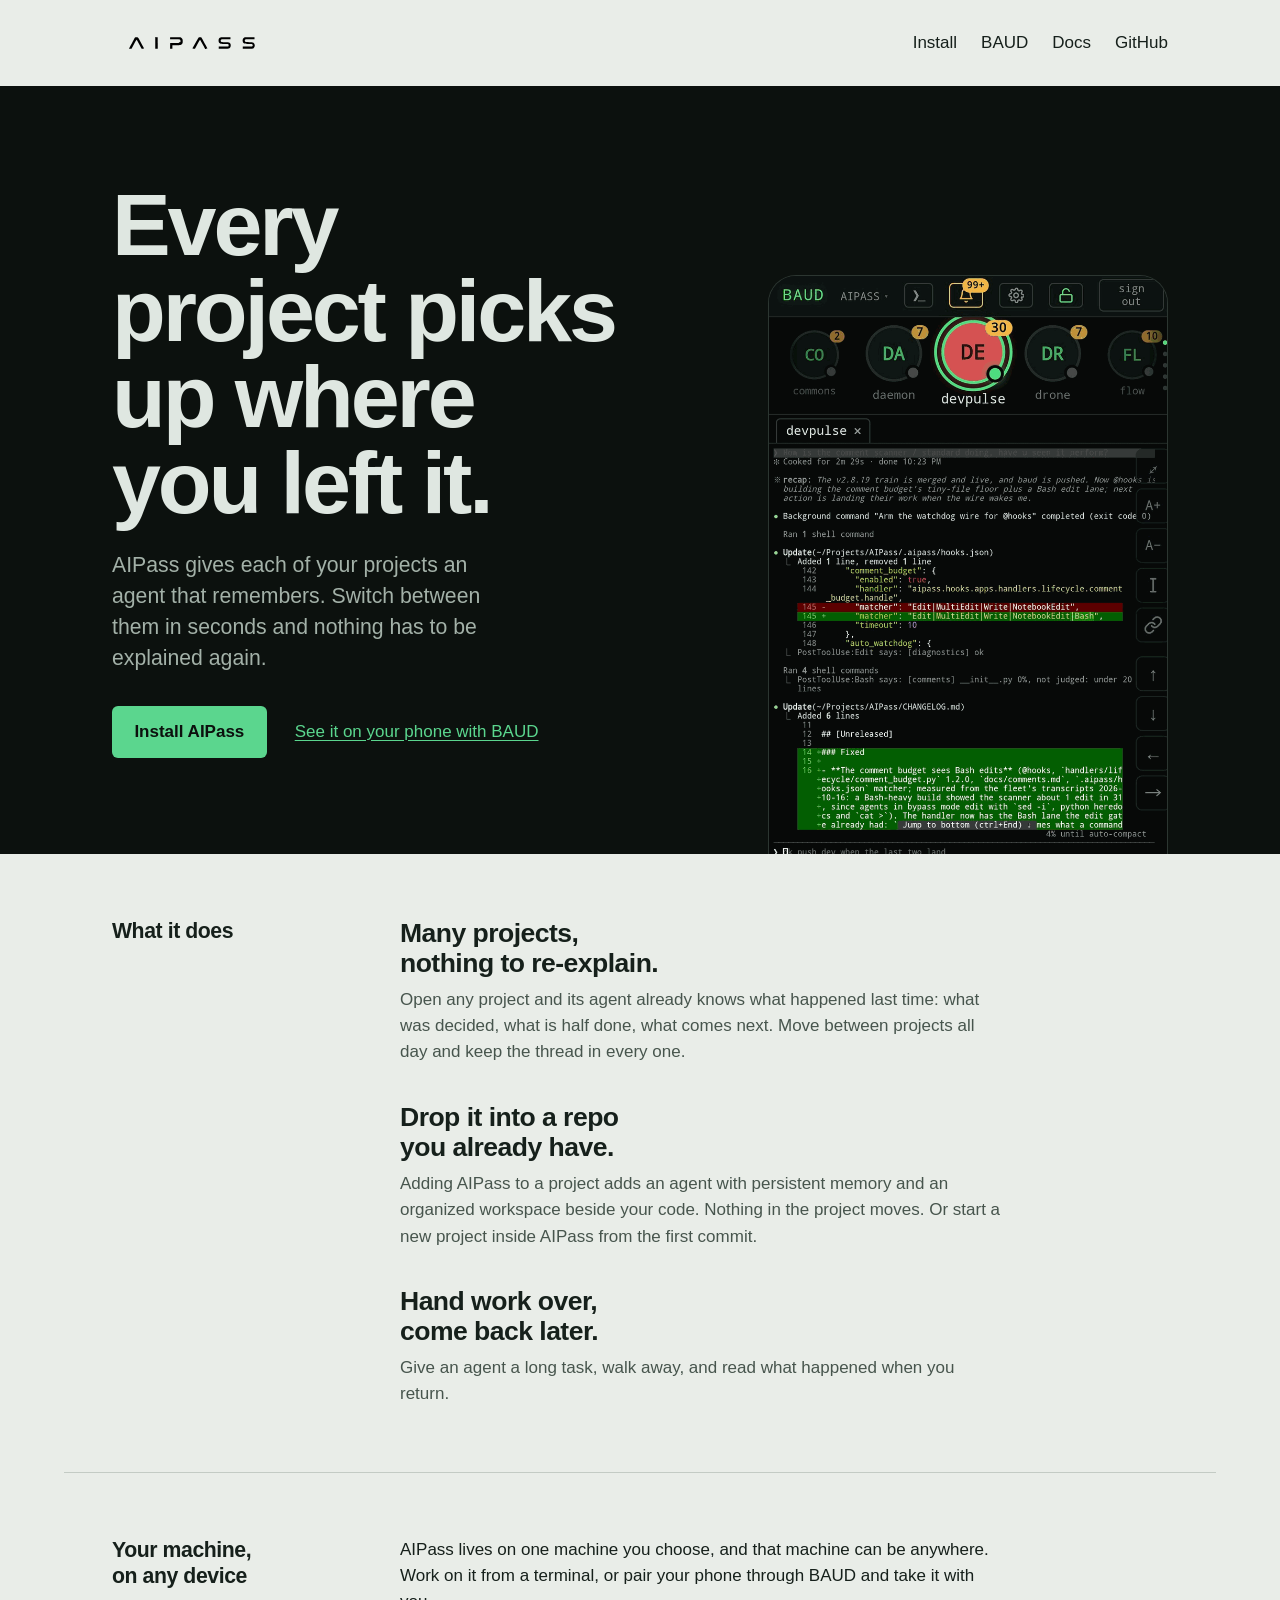
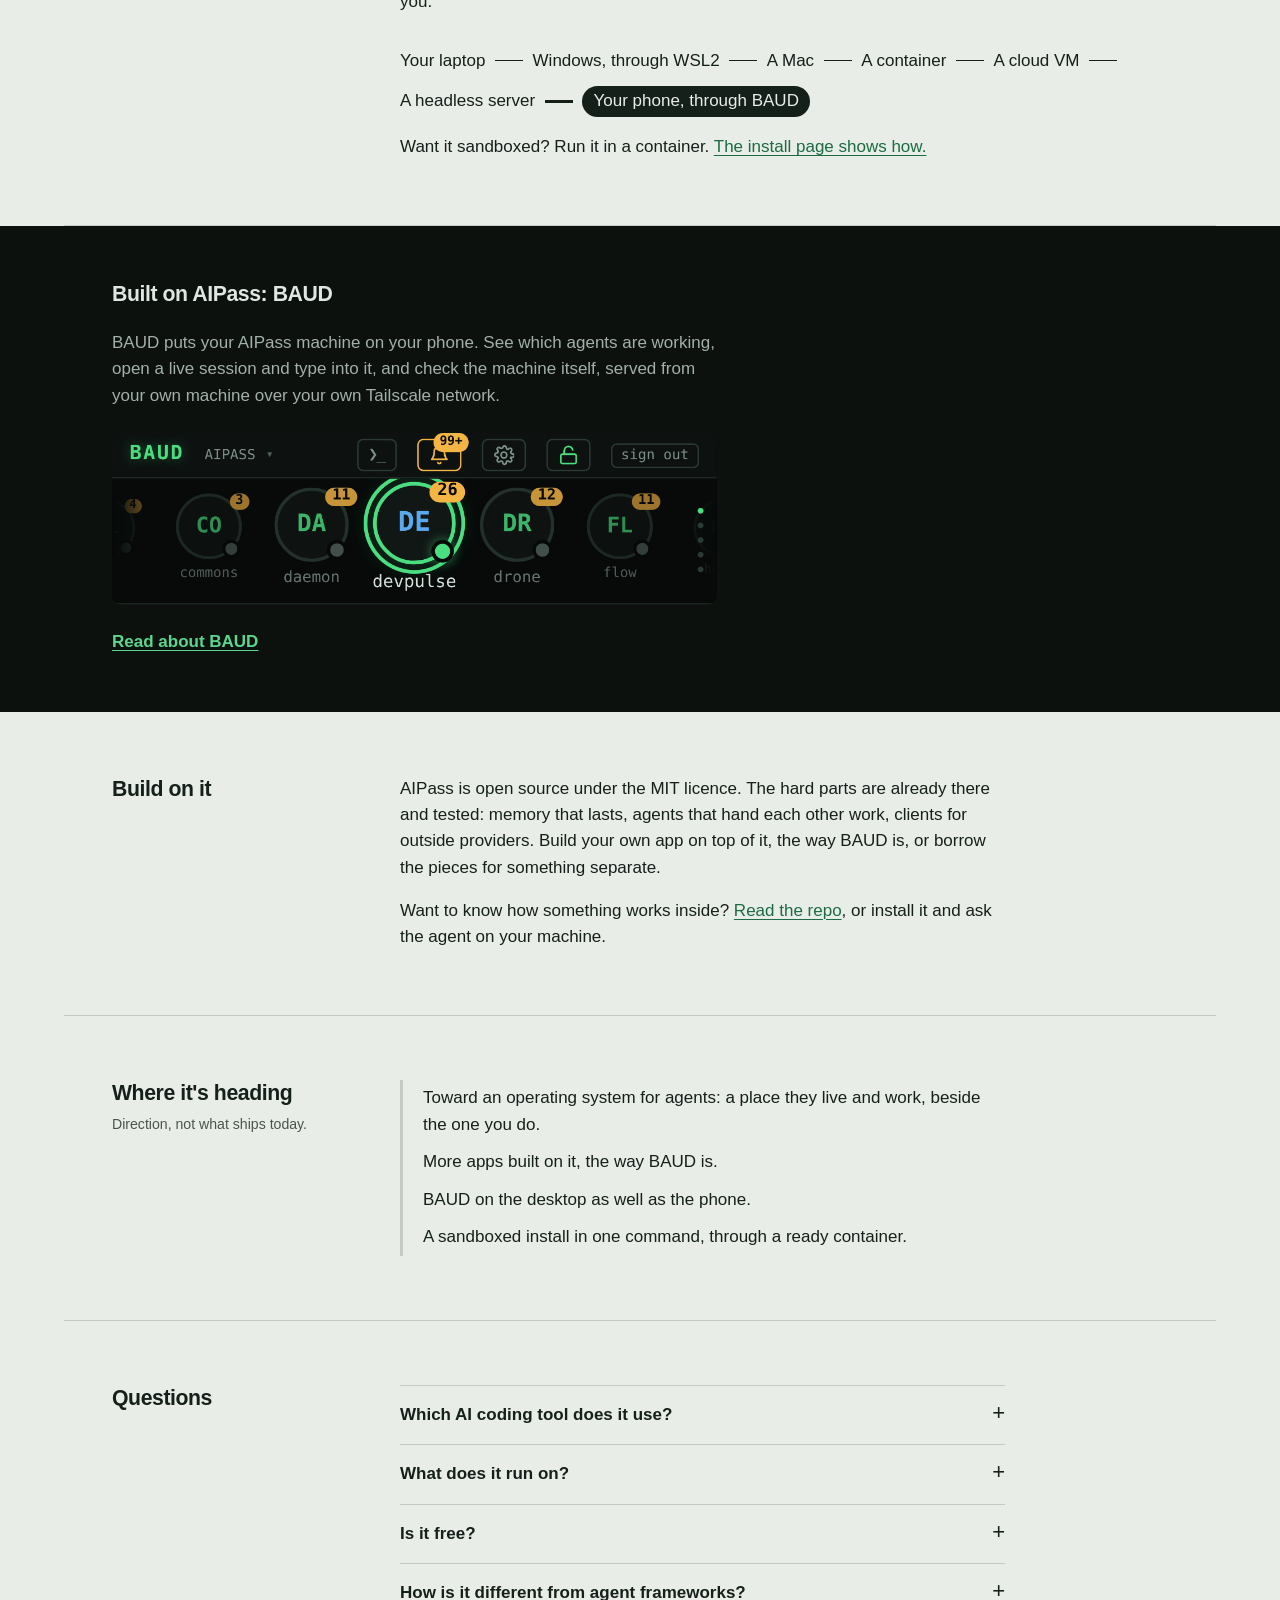
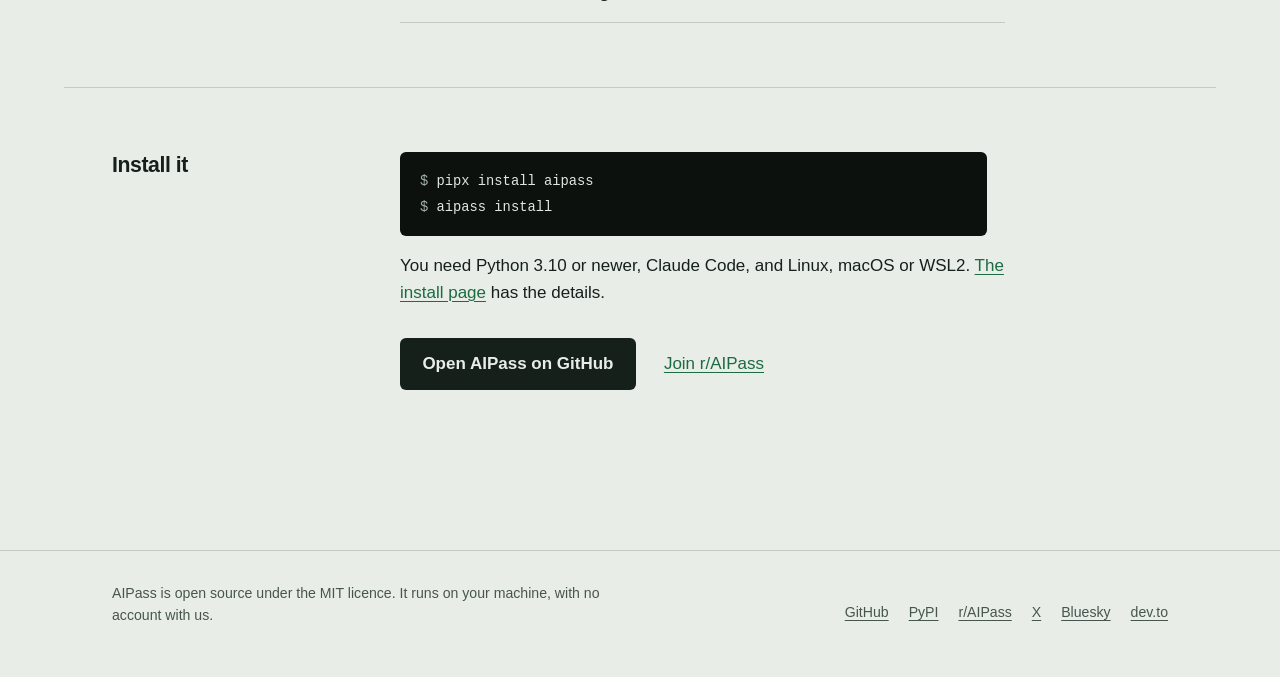
==== index.html @ 5b198b71 "site: the platform, not the CLI; four pages, paper and screen (DPLAN-0419 round 1) The page stops ex" ====
<!DOCTYPE html>
<html lang="en">

<head>
  <meta charset="utf-8" />
  <meta name="viewport" content="width=device-width, initial-scale=1" />
  <title>AIPass: every project picks up where you left it</title>
  <meta name="description" content="AIPass gives each of your projects an agent that remembers. Switch projects in seconds, hand work over, and reach your machine from your phone. Open source, runs on your own machine." />

  <meta property="og:type" content="website" />
  <meta property="og:site_name" content="AIPass" />
  <meta property="og:locale" content="en_US" />
  <meta property="og:title" content="AIPass: every project picks up where you left it" />
  <meta property="og:description" content="Each of your projects gets an agent that remembers. Switch in seconds, nothing to re-explain. Open source, on your own machine." />
  <meta property="og:url" content="https://aipass.ai/" />
  <meta property="og:image" content="https://aipass.ai/images/aipass-banner.png" />
  <meta property="og:image:alt" content="The AIPass wordmark" />
  <meta name="twitter:card" content="summary_large_image" />
  <meta name="twitter:title" content="AIPass: every project picks up where you left it" />
  <meta name="twitter:description" content="Each of your projects gets an agent that remembers. Switch in seconds, nothing to re-explain. Open source, on your own machine." />
  <meta name="twitter:image" content="https://aipass.ai/images/aipass-banner.png" />

  <link rel="icon" href="images/favicon/favicon.ico" sizes="32x32" />
  <link rel="icon" href="images/favicon/icon.svg" type="image/svg+xml" />
  <link rel="apple-touch-icon" href="images/favicon/apple-touch-icon.png" />
  <link rel="preload" href="fonts/InterVariable.woff2" as="font" type="font/woff2" crossorigin />
  <link rel="stylesheet" href="css/index.css" />
</head>

<body>
  <a class="skip-link" href="#main">Skip to content</a>
  <header class="site-header">
    <div class="wrap">
      <a class="brand" href="index.html"><img src="images/aipass-wordmark.svg" width="155" height="24" alt="AIPass home" /></a>
      <nav class="site-nav" aria-label="Main">
        <ul>
          <li><a href="install.html">Install</a></li>
          <li><a href="baud.html">BAUD</a></li>
          <li><a href="docs.html">Docs</a></li>
          <li><a href="https://github.com/AIOSAI/AIPass">GitHub</a></li>
        </ul>
      </nav>
    </div>
  </header>

  <main id="main">
    <section class="hero screen">
      <div class="wrap">
        <div class="hero-text">
          <h1>Every project picks up where you left it.</h1>
          <p class="lede">AIPass gives each of your projects an agent that remembers. Switch between them in seconds and nothing has to be explained again.</p>
          <div class="actions">
            <a class="button" href="install.html">Install AIPass</a>
            <a href="baud.html">See it on your phone with BAUD</a>
          </div>
        </div>
        <figure class="hero-shot">
          <img src="images/baud/baud-room.png" width="760" height="1499" alt="BAUD on a phone: a row of agents across the top, and below it one agent's live session opening with a recap of where the work stands." />
        </figure>
      </div>
    </section>

    <section class="band" aria-labelledby="does">
      <div class="wrap">
        <h2 id="does">What it does</h2>
        <ul class="uses">
          <li>
            <h3>Many projects, nothing to re-explain.</h3>
            <p>Open any project and its agent already knows what happened last time: what was decided, what is half done, what comes next. Move between projects all day and keep the thread in every one.</p>
          </li>
          <li>
            <h3>Drop it into a repo you already have.</h3>
            <p>Adding AIPass to a project adds an agent with persistent memory and an organized workspace beside your code. Nothing in the project moves. Or start a new project inside AIPass from the first commit.</p>
          </li>
          <li>
            <h3>Hand work over, come back later.</h3>
            <p>Give an agent a long task, walk away, and read what happened when you return.</p>
          </li>
        </ul>
      </div>
    </section>

    <section class="band" aria-labelledby="machine">
      <div class="wrap">
        <h2 id="machine">Your machine, on any device</h2>
        <div>
          <p>AIPass lives on one machine you choose, and that machine can be anywhere. Work on it from a terminal, or pair your phone through BAUD and take it with you.</p>
          <ul class="wire" aria-label="Where AIPass can live">
            <li>Your laptop</li>
            <li>Windows, through WSL2</li>
            <li>A Mac</li>
            <li>A container</li>
            <li>A cloud VM</li>
            <li>A headless server</li>
            <li><span class="end">Your phone, through BAUD</span></li>
          </ul>
          <p>Want it sandboxed? Run it in a container. <a href="install.html#container">The install page shows how.</a></p>
        </div>
      </div>
    </section>

    <section class="strip screen" aria-labelledby="baud">
      <div class="wrap">
        <h2 id="baud">Built on AIPass: BAUD</h2>
        <p>BAUD puts your AIPass machine on your phone. See which agents are working, open a live session and type into it, and check the machine itself, served from your own machine over your own Tailscale network.</p>
        <p><img src="images/baud/baud-wheel.png" width="1082" height="308" loading="lazy" alt="BAUD's wheel: a project's agents in a row, each with its live state and a count of waiting mail." /></p>
        <p><a href="baud.html">Read about BAUD</a></p>
      </div>
    </section>

    <section class="band" aria-labelledby="build">
      <div class="wrap">
        <h2 id="build">Build on it</h2>
        <div>
          <p>AIPass is open source under the MIT licence. The hard parts are already there and tested: memory that lasts, agents that hand each other work, clients for outside providers. Build your own app on top of it, the way BAUD is, or borrow the pieces for something separate.</p>
          <p>Want to know how something works inside? <a href="https://github.com/AIOSAI/AIPass">Read the repo</a>, or install it and ask the agent on your machine.</p>
        </div>
      </div>
    </section>

    <section class="band" aria-labelledby="heading">
      <div class="wrap">
        <div>
          <h2 id="heading">Where it's heading</h2>
          <p class="note">Direction, not what ships today.</p>
        </div>
        <ul class="direction">
          <li>Toward an operating system for agents: a place they live and work, beside the one you do.</li>
          <li>More apps built on it, the way BAUD is.</li>
          <li>BAUD on the desktop as well as the phone.</li>
          <li>A sandboxed install in one command, through a ready container.</li>
        </ul>
      </div>
    </section>

    <section class="band" aria-labelledby="faq">
      <div class="wrap">
        <h2 id="faq">Questions</h2>
        <div class="faq">
          <details>
            <summary>Which AI coding tool does it use?</summary>
            <p>Claude Code, on a Claude plan that includes it (Pro, Max, Team or Enterprise). AIPass runs the same Claude Code you would run yourself. The core needs no API key.</p>
          </details>
          <details>
            <summary>What does it run on?</summary>
            <p>Linux, every day, and macOS, tested in CI. On Windows, install it inside WSL2. It also runs in a container, or on a headless machine you reach from your phone.</p>
          </details>
          <details>
            <summary>Is it free?</summary>
            <p>Yes. AIPass is open source under the MIT licence. You pay for your own Claude plan and nothing else.</p>
          </details>
          <details>
            <summary>How is it different from agent frameworks?</summary>
            <p>It is not a library you write code against. It is a workspace you install beside your projects, and the agents come already configured. You talk to them in Claude Code, the way you already work.</p>
          </details>
        </div>
      </div>
    </section>

    <section class="band" aria-labelledby="install">
      <div class="wrap">
        <h2 id="install">Install it</h2>
        <div>
          <pre><code><span class="prompt">$ </span>pipx install aipass
<span class="prompt">$ </span>aipass install</code></pre>
          <p>You need Python 3.10 or newer, Claude Code, and Linux, macOS or WSL2. <a href="install.html">The install page</a> has the details.</p>
          <div class="actions">
            <a class="button" href="https://github.com/AIOSAI/AIPass">Open AIPass on GitHub</a>
            <a href="https://reddit.com/r/AIPass">Join r/AIPass</a>
          </div>
        </div>
      </div>
    </section>
  </main>

  <footer class="site-footer">
    <div class="wrap">
      <p>AIPass is open source under the MIT licence. It runs on your machine, with no account with us.</p>
      <ul>
        <li><a href="https://github.com/AIOSAI/AIPass">GitHub</a></li>
        <li><a href="https://pypi.org/project/aipass/">PyPI</a></li>
        <li><a href="https://reddit.com/r/AIPass">r/AIPass</a></li>
        <li><a href="https://x.com/AIPassSystem">X</a></li>
        <li><a href="https://bsky.app/profile/aipass.bsky.social">Bluesky</a></li>
        <li><a href="https://dev.to/aipass">dev.to</a></li>
      </ul>
    </div>
  </footer>
</body>

</html>
---- css/index.css ----
@font-face {
  font-family: "Inter Variable";
  src: url("../fonts/InterVariable.woff2") format("woff2");
  font-weight: 100 900;
  font-style: normal;
  font-display: swap;
}

@font-face {
  font-family: "JetBrains Mono";
  src: url("../fonts/JetBrainsMono-VariableFont_wght.ttf") format("truetype");
  font-weight: 100 900;
  font-style: normal;
  font-display: swap;
}

/* The theme: the only place colours, faces and sizes are set. */
:root {
  --paper: #e9ede8;
  --ink: #16201b;
  --ink-soft: #47554d;
  --rule: #c3cbc4;
  --screen: #0c110e;
  --screen-text: #dfe7e1;
  --screen-soft: #a3b1a8;
  --signal: #1c6b42;
  --phosphor: #5bd68e;

  --font-text: "Inter Variable", "Helvetica Neue", Arial, sans-serif;
  --font-mono: "JetBrains Mono", ui-monospace, Menlo, Consolas, monospace;

  /* 1.25 scale from 17px */
  --size-s: 0.882rem;
  --size-m: 1.0625rem;
  --size-l: 1.328rem;
  --size-xl: 1.66rem;
  --size-xxl: 2.075rem;
  --size-hero: clamp(2.6rem, 7.2vw, 5.5rem);

  --measure: 64ch;
  --page: 72rem;
  --gutter: clamp(1.25rem, 4vw, 3rem);
  --rail: 15rem;
}

*,
*::before,
*::after {
  box-sizing: border-box;
}

html {
  -webkit-text-size-adjust: 100%;
}

body {
  margin: 0;
  background: var(--paper);
  color: var(--ink);
  font-family: var(--font-text);
  font-size: var(--size-m);
  line-height: 1.55;
  font-optical-sizing: auto;
  caret-color: var(--ink);
}

::selection {
  background: var(--phosphor);
  color: var(--screen);
}

img {
  display: block;
  max-width: 100%;
  height: auto;
}

a {
  color: var(--signal);
  text-underline-offset: 0.18em;
  text-decoration-thickness: 1px;
}

a:hover {
  text-decoration-thickness: 2px;
}

:focus-visible {
  outline: 3px solid var(--signal);
  outline-offset: 3px;
  border-radius: 2px;
}

h1,
h2,
h3 {
  margin: 0;
  font-weight: 600;
  text-wrap: balance;
}

h2 {
  font-size: var(--size-xl);
  line-height: 1.15;
  letter-spacing: -0.02em;
}

h3 {
  font-size: var(--size-l);
  line-height: 1.25;
  letter-spacing: -0.01em;
}

p,
ul,
ol,
dl {
  margin: 0;
  max-width: var(--measure);
}

p + p,
p + ul,
ul + p,
p + pre,
pre + p {
  margin-top: 1em;
}

code,
pre {
  font-family: var(--font-mono);
  font-size: 0.9em;
}

pre {
  margin: 0;
  max-width: var(--measure);
  padding: 1rem 1.25rem;
  overflow-x: auto;
  background: var(--screen);
  color: var(--screen-text);
  border-radius: 6px;
  line-height: 1.7;
  white-space: pre-wrap;
  overflow-wrap: anywhere;
}

pre .prompt {
  color: var(--screen-soft);
  user-select: none;
}

.skip-link {
  position: absolute;
  left: var(--gutter);
  top: -4rem;
  padding: 0.5rem 0.75rem;
  background: var(--ink);
  color: var(--paper);
}

.skip-link:focus {
  top: 0.5rem;
}

.wrap {
  max-width: var(--page);
  margin: 0 auto;
  padding: 0 var(--gutter);
}

/* Header and footer, the same block on every page */

.site-header .wrap {
  display: flex;
  flex-wrap: wrap;
  align-items: center;
  justify-content: space-between;
  gap: 0.75rem 2rem;
  padding-top: 1.25rem;
  padding-bottom: 1.25rem;
}

.brand img {
  height: 24px;
  width: auto;
  /* the wordmark file is white; this turns it to ink */
  filter: brightness(0);
}

.site-nav ul {
  display: flex;
  flex-wrap: wrap;
  gap: 0.25rem 1.5rem;
  padding: 0;
  list-style: none;
}

.site-nav a {
  display: inline-block;
  padding-block: 0.6rem;
  color: var(--ink);
  text-decoration: none;
  font-weight: 500;
}

.site-nav a:hover,
.site-nav a[aria-current="page"] {
  text-decoration: underline;
}

.site-footer {
  margin-top: 6rem;
  border-top: 1px solid var(--rule);
  color: var(--ink-soft);
  font-size: var(--size-s);
}

.site-footer .wrap {
  display: flex;
  flex-wrap: wrap;
  justify-content: space-between;
  gap: 1rem 2rem;
  padding-top: 2rem;
  padding-bottom: 3rem;
}

.site-footer ul {
  display: flex;
  flex-wrap: wrap;
  gap: 0.25rem 1.25rem;
  padding: 0;
  list-style: none;
}

.site-footer a {
  display: inline-block;
  padding-block: 0.3rem;
  color: var(--ink-soft);
}

/* Screen: wherever BAUD is shown, the page turns into its screen */

.screen {
  background: var(--screen);
  color: var(--screen-text);
}

.screen a {
  color: var(--phosphor);
}

.screen :focus-visible {
  outline-color: var(--phosphor);
}

.hero {
  overflow: hidden;
}

.hero .wrap {
  display: grid;
  grid-template-columns: minmax(0, 1fr) minmax(14rem, 25rem);
  gap: 3rem;
  align-items: end;
  padding-top: clamp(3rem, 8vw, 6rem);
}

.hero-text {
  align-self: center;
  padding-bottom: clamp(3rem, 8vw, 6rem);
}

.hero h1 {
  font-size: var(--size-hero);
  line-height: 0.98;
  letter-spacing: -0.035em;
  font-weight: 650;
  max-width: 11ch;
}

.hero .lede {
  margin-top: 1.5rem;
  font-size: var(--size-l);
  line-height: 1.45;
  color: var(--screen-soft);
  max-width: 34ch;
}

/* The phone shot runs off the bottom edge of the band. */
.hero-shot {
  margin: 0;
}

.hero-shot img {
  width: 100%;
  aspect-ratio: 760 / 1100;
  object-fit: cover;
  object-position: top;
  border: 1px solid #2c3631;
  border-bottom: 0;
  border-radius: 28px 28px 0 0;
}

.actions {
  display: flex;
  flex-wrap: wrap;
  align-items: center;
  gap: 1rem 1.75rem;
  margin-top: 2rem;
}

.button {
  display: inline-block;
  padding: 0.8rem 1.4rem;
  border-radius: 6px;
  background: var(--ink);
  color: var(--paper);
  font-weight: 600;
  text-decoration: none;
}

.button:hover {
  background: var(--signal);
}

.screen .button {
  background: var(--phosphor);
  color: var(--screen);
}

.screen .button:hover {
  background: var(--screen-text);
}

/* Sections on paper: heading in the left rail, text on the right */

.band .wrap {
  display: grid;
  grid-template-columns: var(--rail) minmax(0, 1fr);
  gap: 1.5rem 3rem;
  padding-top: 4rem;
  padding-bottom: 4rem;
  border-bottom: 1px solid var(--rule);
}

.band .wrap > * {
  min-width: 0;
}

.band:last-of-type .wrap {
  border-bottom: 0;
}

.band h2 {
  font-size: var(--size-l);
  line-height: 1.25;
}

.band .note {
  color: var(--ink-soft);
  font-size: var(--size-s);
  margin-top: 0.5rem;
}

.uses {
  display: grid;
  gap: 2.25rem;
  padding: 0;
  list-style: none;
}

.uses h3 {
  font-size: var(--size-xl);
  letter-spacing: -0.02em;
  line-height: 1.15;
  max-width: 24ch;
}

.uses p {
  margin-top: 0.5rem;
  color: var(--ink-soft);
}

/* The wire: places AIPass can live, joined by one line to the phone */

.wire {
  display: flex;
  flex-wrap: wrap;
  gap: 0.75rem 0;
  margin-top: 2rem;
  padding: 0;
  list-style: none;
  max-width: none;
}

.wire li {
  display: flex;
  align-items: center;
  font-weight: 500;
}

.wire li:not(:last-child)::after {
  content: "";
  width: 1.75rem;
  height: 1px;
  margin: 0 0.6rem;
  background: var(--ink);
}

.wire .end {
  padding: 0.15rem 0.7rem;
  border-radius: 999px;
  background: var(--ink);
  color: var(--paper);
}

.wire li:nth-last-child(2)::after {
  height: 3px;
}

/* BAUD strip on Home */

.strip .wrap {
  padding-top: 3.5rem;
  padding-bottom: 3.5rem;
}

.strip img {
  width: 100%;
  max-width: 54rem;
  border-radius: 10px;
}

.strip h2 {
  font-size: var(--size-l);
}

.strip p {
  margin-top: 1.5rem;
  color: var(--screen-soft);
}

.strip p a {
  font-weight: 600;
}

/* Direction: four lines, set apart from what exists today */

.direction {
  padding: 0;
  list-style: none;
  border-left: 3px solid var(--rule);
}

.direction li {
  padding: 0.35rem 0 0.35rem 1.25rem;
}

/* FAQ */

.faq details {
  border-top: 1px solid var(--rule);
  max-width: var(--measure);
}

.faq details:last-child {
  border-bottom: 1px solid var(--rule);
}

.faq summary {
  display: flex;
  justify-content: space-between;
  gap: 1rem;
  padding: 1rem 0;
  cursor: pointer;
  font-weight: 600;
  list-style: none;
}

.faq summary::-webkit-details-marker {
  display: none;
}

.faq summary::after {
  content: "+";
  font-weight: 400;
  font-size: 1.3em;
  line-height: 1;
  transition: transform 150ms ease;
}

.faq details[open] summary::after {
  transform: rotate(45deg);
}

.faq details p {
  padding-bottom: 1.25rem;
  color: var(--ink-soft);
}

/* Inner pages */

.page-head .wrap {
  padding-top: clamp(2.5rem, 6vw, 4.5rem);
  padding-bottom: 2.5rem;
  border-bottom: 1px solid var(--rule);
}

.page-head h1 {
  font-size: clamp(2.2rem, 5vw, 3.6rem);
  line-height: 1.02;
  letter-spacing: -0.035em;
  max-width: 18ch;
}

.page-head .lede {
  margin-top: 1rem;
  font-size: var(--size-l);
  line-height: 1.45;
  color: var(--ink-soft);
  max-width: 44ch;
}

.steps {
  padding-left: 1.4rem;
}

.steps li + li {
  margin-top: 1.5rem;
}

.steps li::marker {
  font-weight: 600;
}

.steps pre {
  margin-top: 0.6rem;
}

.plain {
  padding-left: 1.2rem;
}

.plain li + li {
  margin-top: 0.4rem;
}

.shots {
  display: grid;
  grid-template-columns: repeat(auto-fit, minmax(13rem, 1fr));
  gap: 2rem;
  max-width: 54rem;
}

.shots figure,
.shots-wide {
  margin: 0;
}

.shots-wide {
  max-width: 54rem;
}

.shots-wide img {
  border-radius: 10px;
}

.shots img {
  border-radius: 18px;
  border: 1px solid #2c3631;
}

.shots figcaption,
.shots-wide figcaption {
  margin-top: 0.75rem;
  font-size: var(--size-s);
  color: var(--screen-soft);
}

.gallery .wrap {
  display: grid;
  grid-template-columns: minmax(0, 1fr);
  gap: 2.5rem;
  padding-top: 3.5rem;
  padding-bottom: 3.5rem;
}

.links {
  padding: 0;
  list-style: none;
}

.links li + li {
  margin-top: 0.6rem;
}

.links a {
  font-weight: 600;
}

.links span {
  display: block;
  color: var(--ink-soft);
}

@media (max-width: 52rem) {
  .hero .wrap {
    grid-template-columns: 1fr;
    gap: 0;
  }

  .hero-text {
    padding-bottom: 2.5rem;
  }

  .hero-shot {
    width: min(20rem, 85%);
  }

  .hero-shot img {
    aspect-ratio: 760 / 820;
  }

  .wire {
    flex-direction: column;
    gap: 0;
    border-left: 1px solid var(--ink);
    padding-left: 1rem;
  }

  .wire li {
    padding: 0.2rem 0;
  }

  .wire li:not(:last-child)::after {
    display: none;
  }

  .band .wrap {
    grid-template-columns: 1fr;
    padding-top: 3rem;
    padding-bottom: 3rem;
  }
}

@media (prefers-reduced-motion: reduce) {
  *,
  *::before,
  *::after {
    transition: none !important;
    animation: none !important;
  }
}
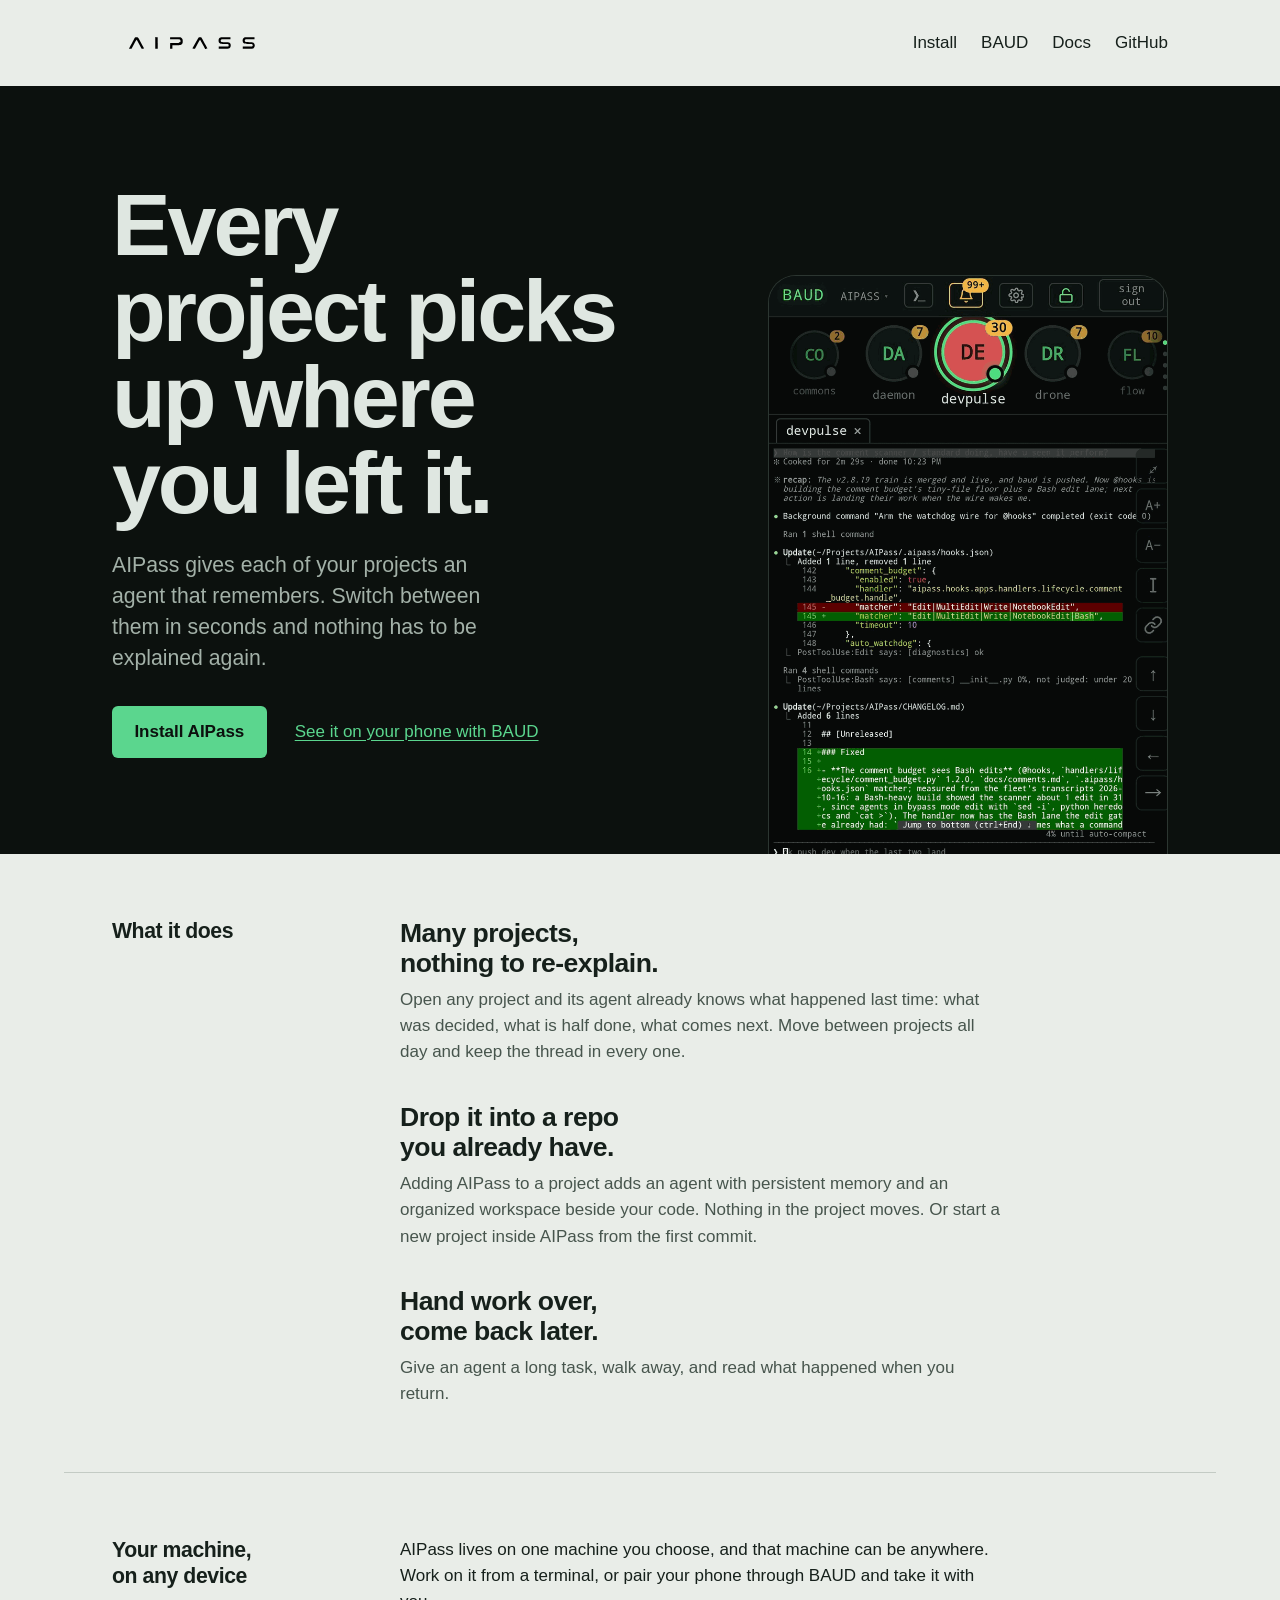
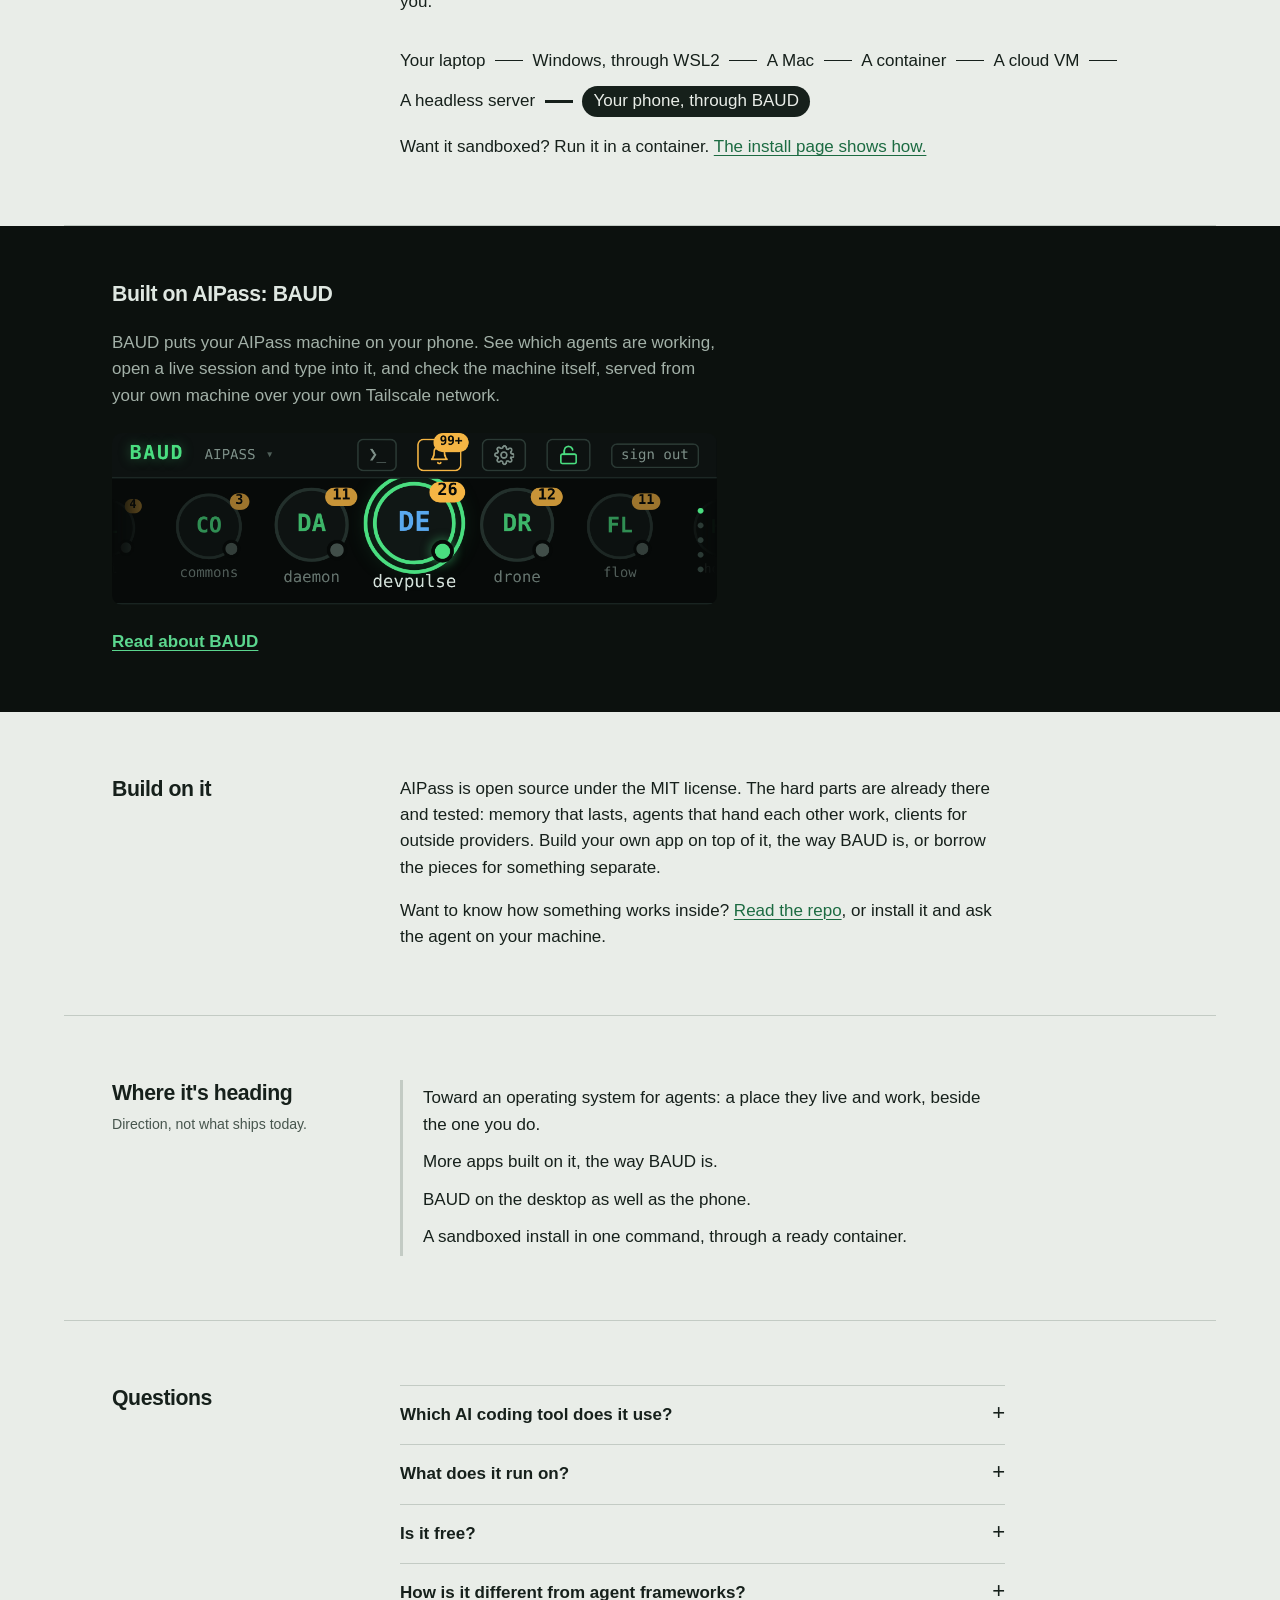
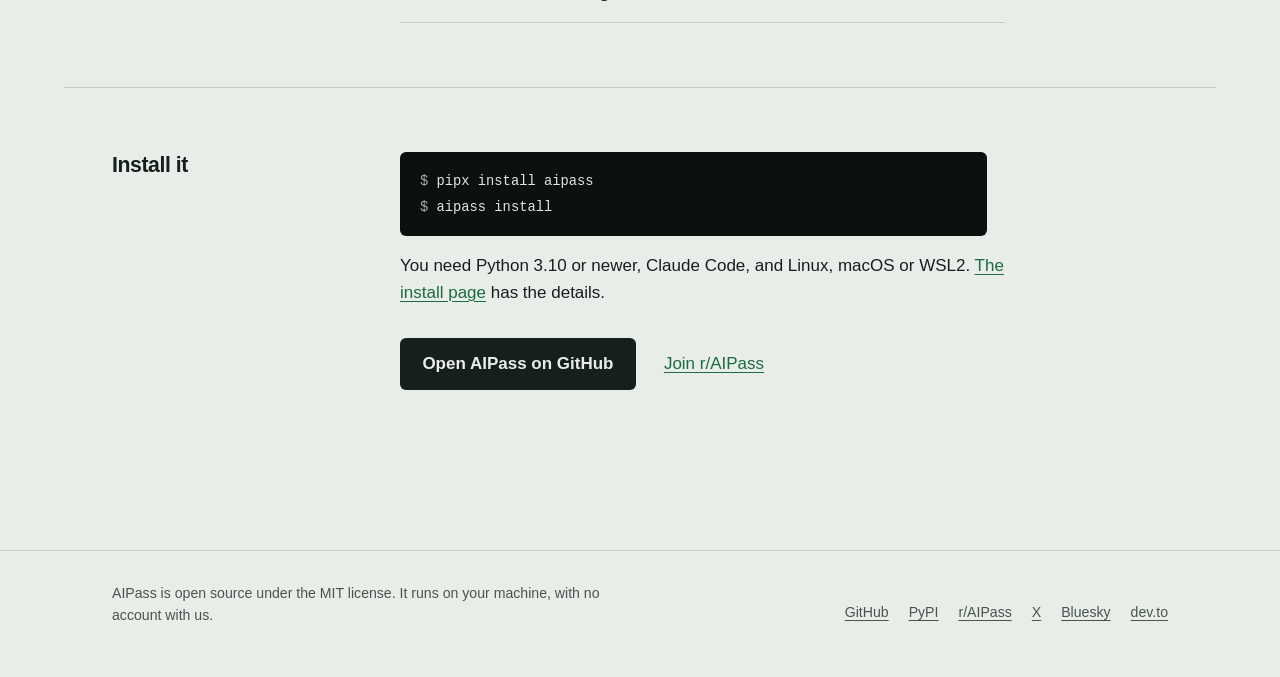
==== commit a389b0ca: "site: fingerprint favicon, US spelling, canonical tags, READMEs for the four-page site (DPLAN-0419 r" ====
--- a/index.html
+++ b/index.html
@@ -20,6 +20,8 @@
   <meta name="twitter:description" content="Each of your projects gets an agent that remembers. Switch in seconds, nothing to re-explain. Open source, on your own machine." />
   <meta name="twitter:image" content="https://aipass.ai/images/aipass-banner.png" />
 
+  <link rel="canonical" href="https://aipass.ai/" />
+  <meta name="theme-color" content="#e9ede8" />
   <link rel="icon" href="images/favicon/favicon.ico" sizes="32x32" />
   <link rel="icon" href="images/favicon/icon.svg" type="image/svg+xml" />
   <link rel="apple-touch-icon" href="images/favicon/apple-touch-icon.png" />
@@ -112,7 +114,7 @@
       <div class="wrap">
         <h2 id="build">Build on it</h2>
         <div>
-          <p>AIPass is open source under the MIT licence. The hard parts are already there and tested: memory that lasts, agents that hand each other work, clients for outside providers. Build your own app on top of it, the way BAUD is, or borrow the pieces for something separate.</p>
+          <p>AIPass is open source under the MIT license. The hard parts are already there and tested: memory that lasts, agents that hand each other work, clients for outside providers. Build your own app on top of it, the way BAUD is, or borrow the pieces for something separate.</p>
           <p>Want to know how something works inside? <a href="https://github.com/AIOSAI/AIPass">Read the repo</a>, or install it and ask the agent on your machine.</p>
         </div>
       </div>
@@ -139,7 +141,7 @@
         <div class="faq">
           <details>
             <summary>Which AI coding tool does it use?</summary>
-            <p>Claude Code, on a Claude plan that includes it (Pro, Max, Team or Enterprise). AIPass runs the same Claude Code you would run yourself. The core needs no API key.</p>
+            <p>Claude Code, on a Claude plan that includes it. AIPass runs the same Claude Code you would run yourself. The core needs no API key.</p>
           </details>
           <details>
             <summary>What does it run on?</summary>
@@ -147,7 +149,7 @@
           </details>
           <details>
             <summary>Is it free?</summary>
-            <p>Yes. AIPass is open source under the MIT licence. You pay for your own Claude plan and nothing else.</p>
+            <p>Yes. AIPass is open source under the MIT license. You pay for your own Claude plan and nothing else.</p>
           </details>
           <details>
             <summary>How is it different from agent frameworks?</summary>
@@ -175,7 +177,7 @@
 
   <footer class="site-footer">
     <div class="wrap">
-      <p>AIPass is open source under the MIT licence. It runs on your machine, with no account with us.</p>
+      <p>AIPass is open source under the MIT license. It runs on your machine, with no account with us.</p>
       <ul>
         <li><a href="https://github.com/AIOSAI/AIPass">GitHub</a></li>
         <li><a href="https://pypi.org/project/aipass/">PyPI</a></li>
--- a/css/index.css
+++ b/css/index.css
@@ -14,7 +14,7 @@
   font-display: swap;
 }
 
-/* The theme: the only place colours, faces and sizes are set. */
+/* The theme: the only place colors, faces and sizes are set. */
 :root {
   --paper: #e9ede8;
   --ink: #16201b;
@@ -23,6 +23,7 @@
   --screen: #0c110e;
   --screen-text: #dfe7e1;
   --screen-soft: #a3b1a8;
+  --screen-edge: #2c3631;
   --signal: #1c6b42;
   --phosphor: #5bd68e;
 
@@ -298,7 +299,7 @@
   aspect-ratio: 760 / 1100;
   object-fit: cover;
   object-position: top;
-  border: 1px solid #2c3631;
+  border: 1px solid var(--screen-edge);
   border-bottom: 0;
   border-radius: 28px 28px 0 0;
 }
@@ -569,7 +570,7 @@
 
 .shots img {
   border-radius: 18px;
-  border: 1px solid #2c3631;
+  border: 1px solid var(--screen-edge);
 }
 
 .shots figcaption,
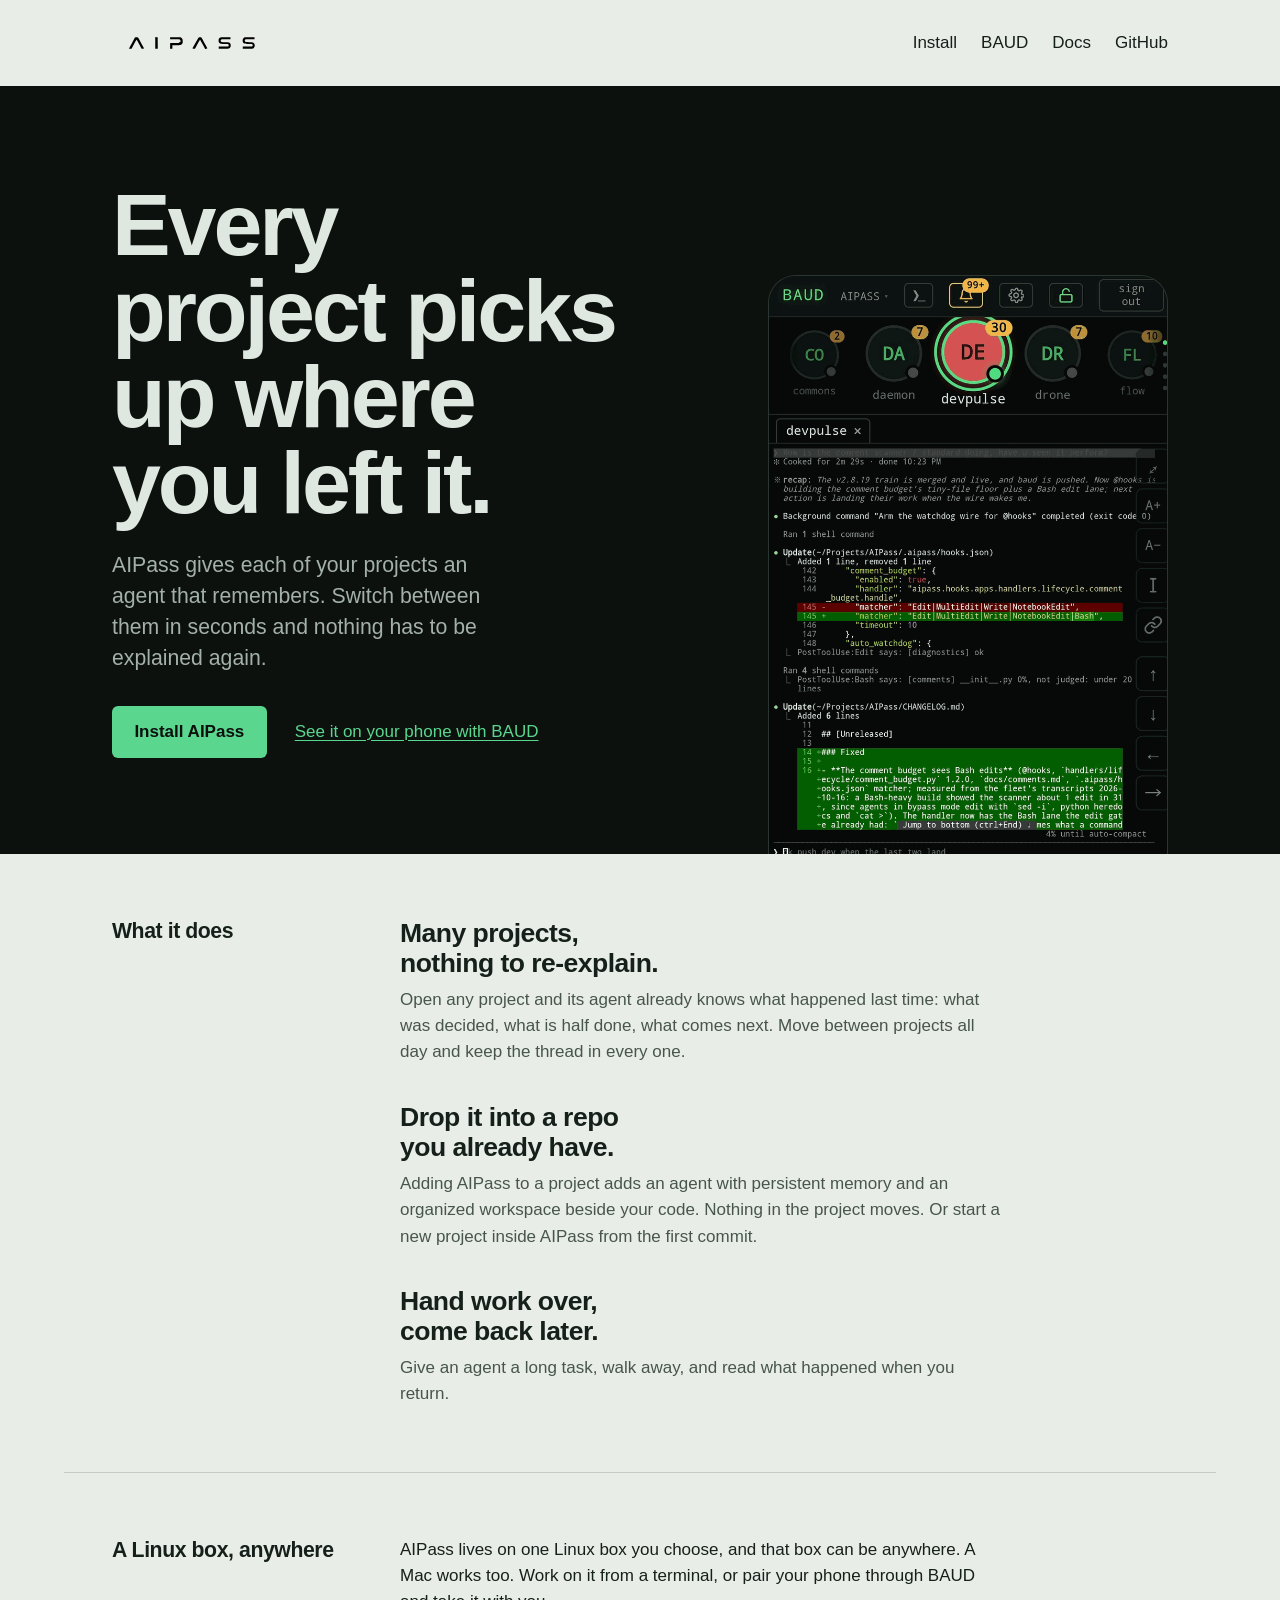
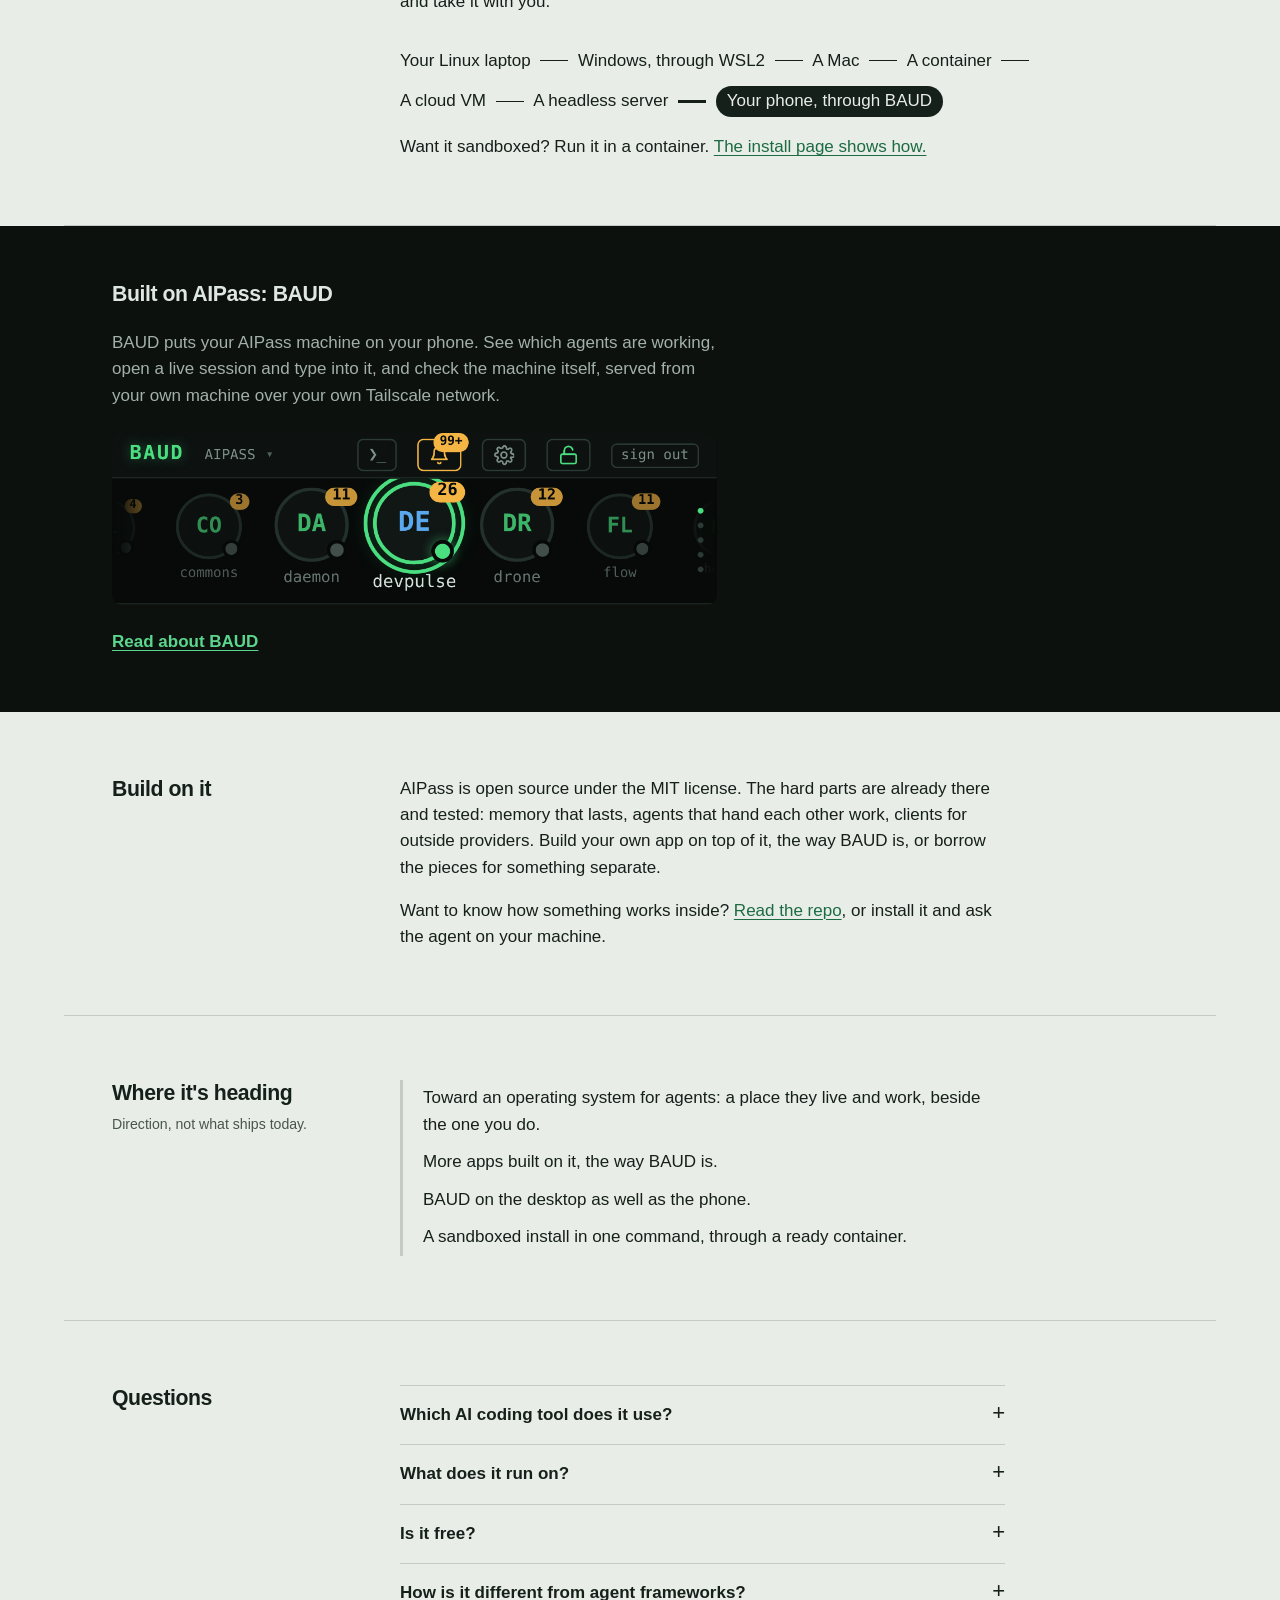
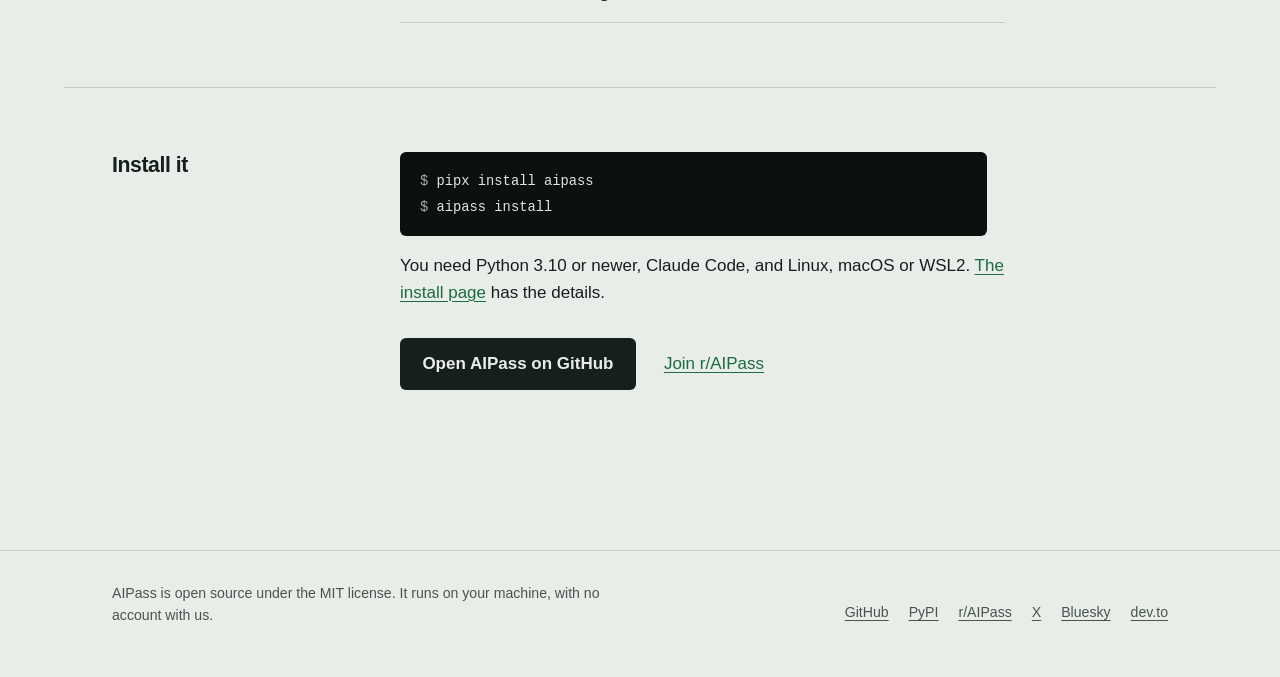
==== commit cc7c138a: "site: the machine section says Linux, the owner's own setup The section listed every place AIPass ca" ====
--- a/index.html
+++ b/index.html
@@ -84,11 +84,11 @@
 
     <section class="band" aria-labelledby="machine">
       <div class="wrap">
-        <h2 id="machine">Your machine, on any device</h2>
+        <h2 id="machine">A Linux box, anywhere</h2>
         <div>
-          <p>AIPass lives on one machine you choose, and that machine can be anywhere. Work on it from a terminal, or pair your phone through BAUD and take it with you.</p>
+          <p>AIPass lives on one Linux box you choose, and that box can be anywhere. A Mac works too. Work on it from a terminal, or pair your phone through BAUD and take it with you.</p>
           <ul class="wire" aria-label="Where AIPass can live">
-            <li>Your laptop</li>
+            <li>Your Linux laptop</li>
             <li>Windows, through WSL2</li>
             <li>A Mac</li>
             <li>A container</li>
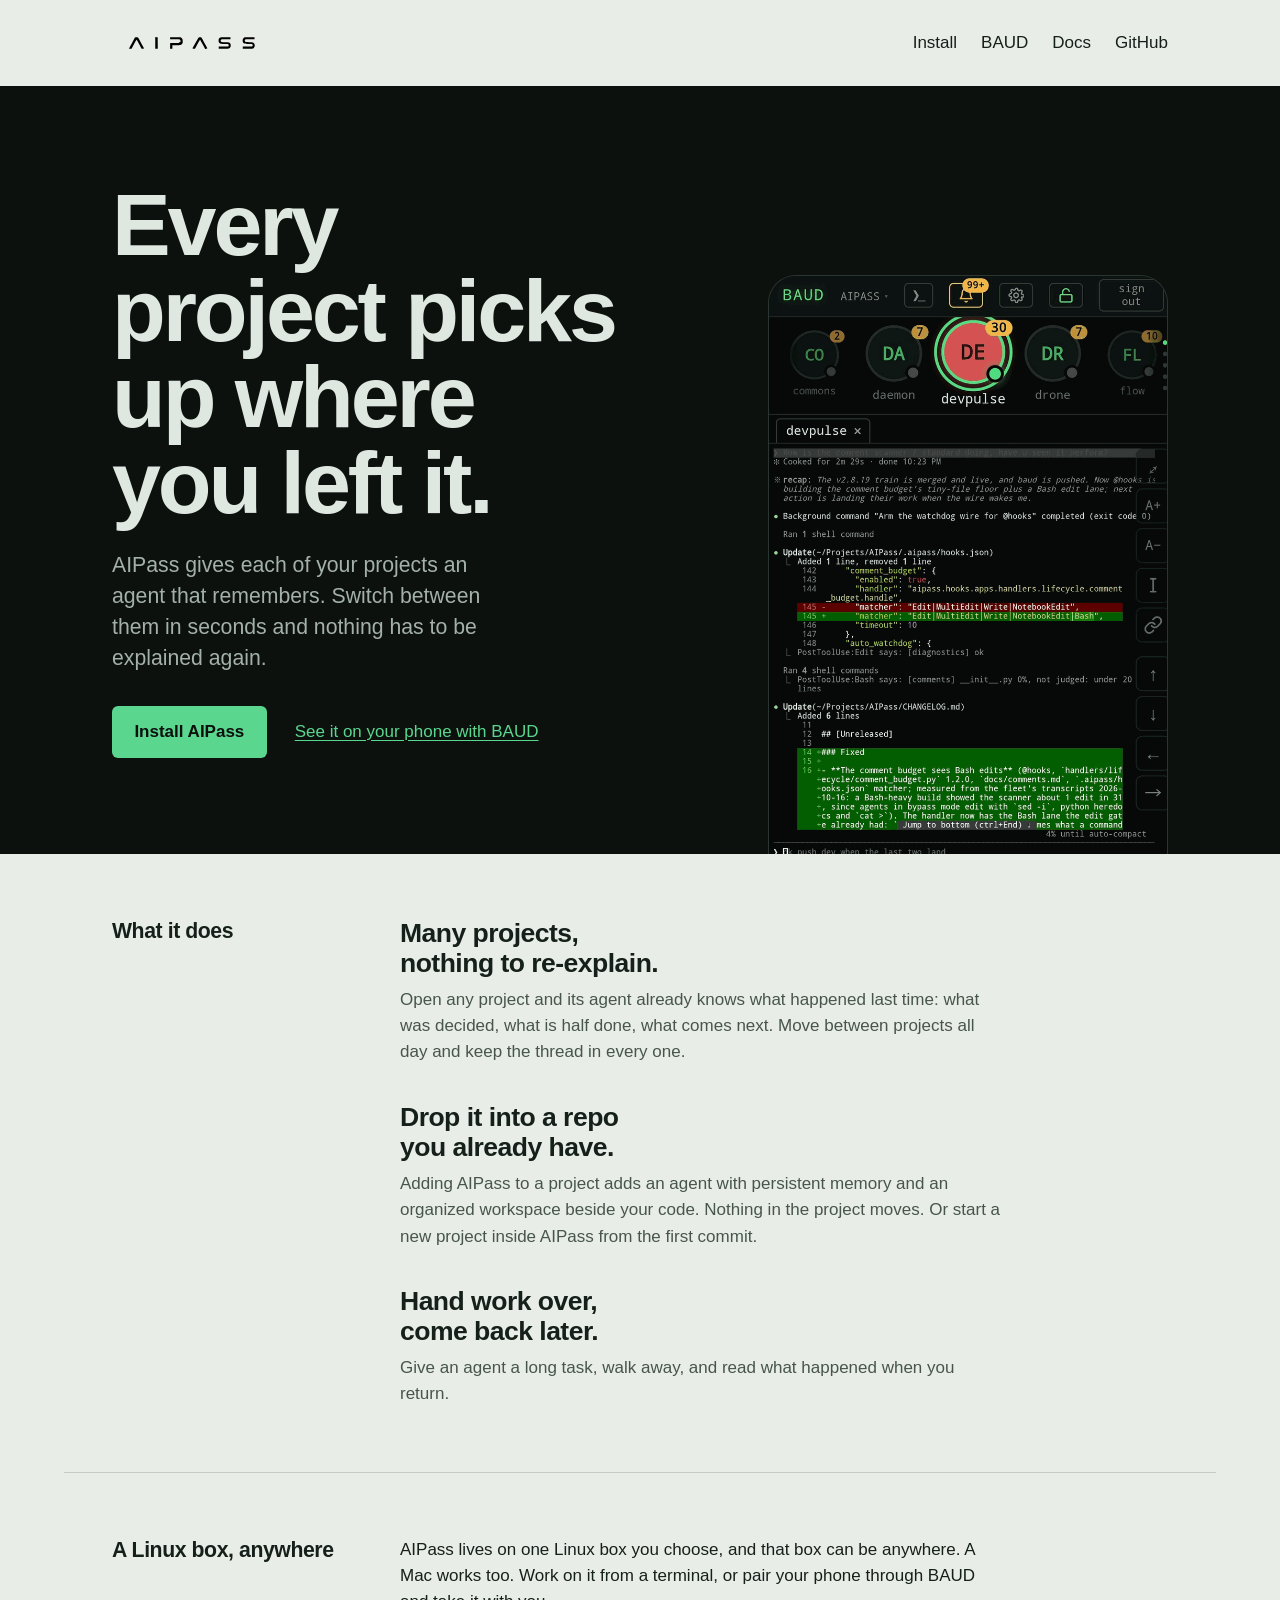
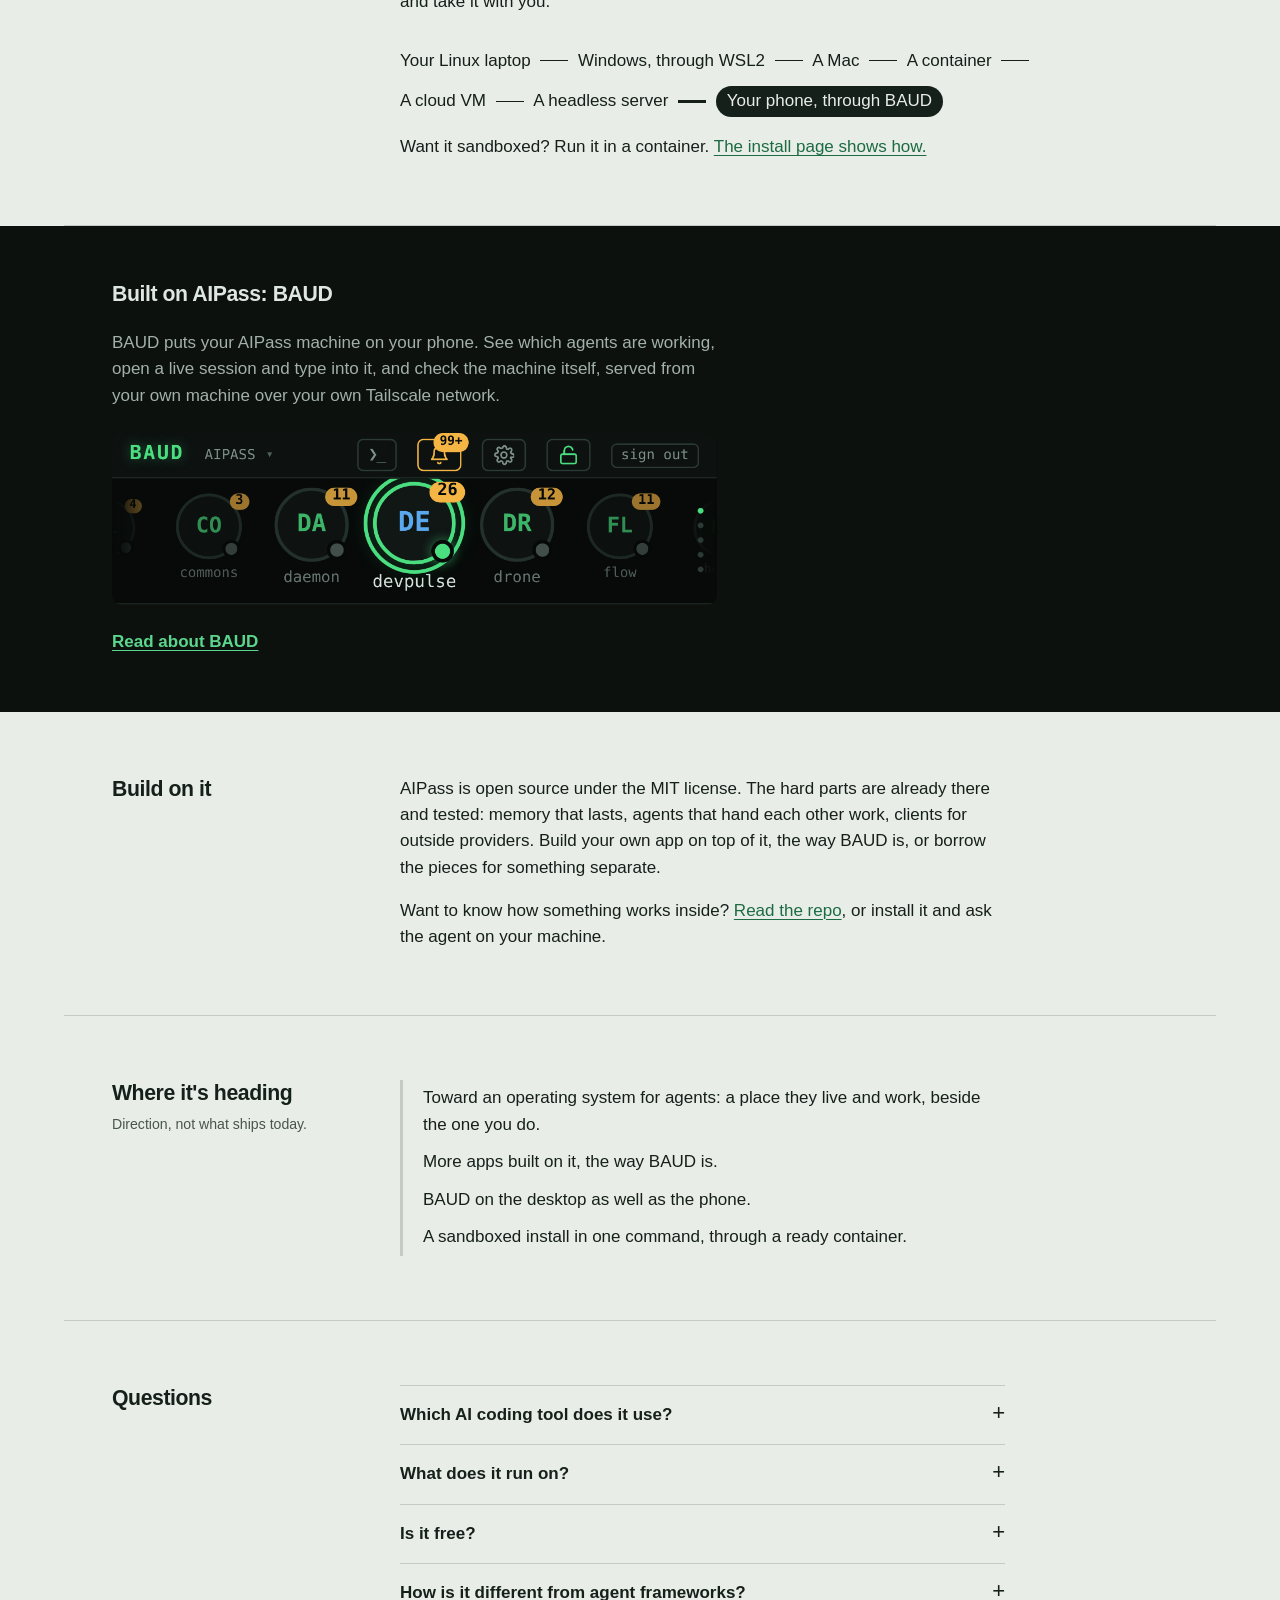
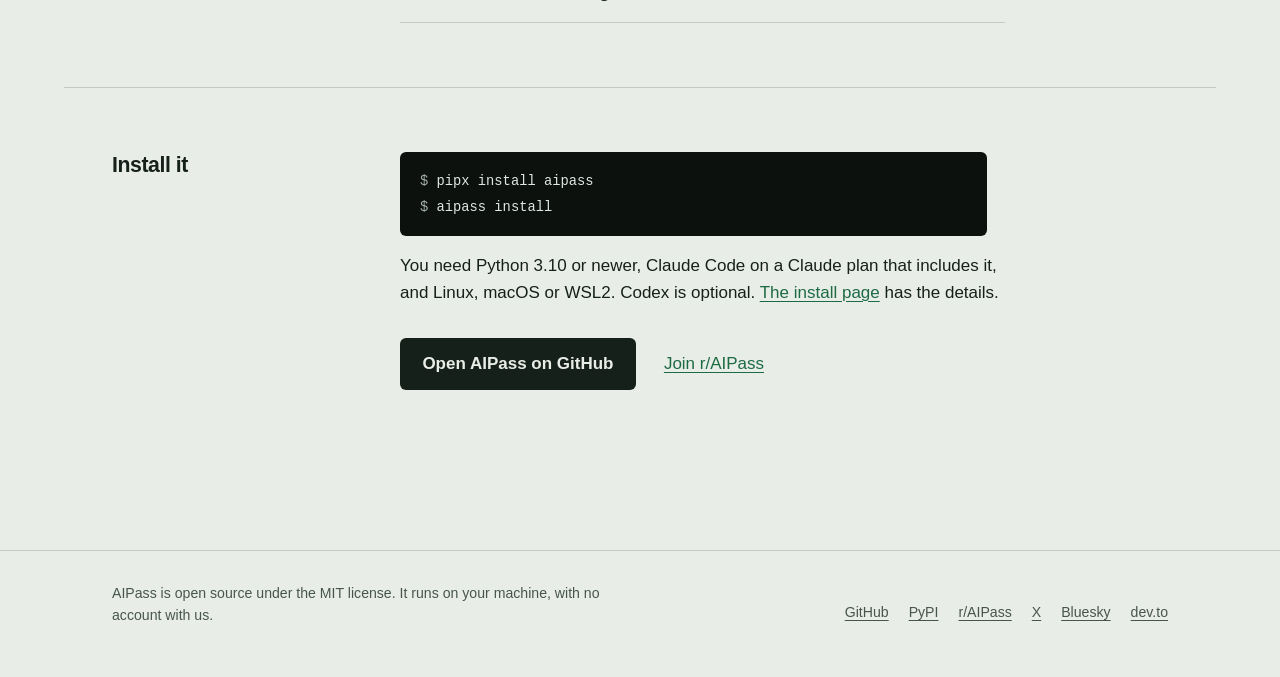
==== commit c4339802: "content: Codex named beside Claude Code where the README names it The merged README (v2.8.28) says C" ====
--- a/index.html
+++ b/index.html
@@ -26,7 +26,7 @@
   <link rel="icon" href="images/favicon/icon.svg" type="image/svg+xml" />
   <link rel="apple-touch-icon" href="images/favicon/apple-touch-icon.png" />
   <link rel="preload" href="fonts/InterVariable.woff2" as="font" type="font/woff2" crossorigin />
-  <link rel="stylesheet" href="css/index.css" />
+  <link rel="stylesheet" href="css/index.css?v=20261021b" />
 </head>
 
 <body>
@@ -141,7 +141,7 @@
         <div class="faq">
           <details>
             <summary>Which AI coding tool does it use?</summary>
-            <p>Claude Code, on a Claude plan that includes it. AIPass runs the same Claude Code you would run yourself. The core needs no API key.</p>
+            <p>Claude Code, on a Claude plan that includes it. AIPass runs the same Claude Code you would run yourself. Codex is optional: with its binary on your PATH, the same agents also run on it, and a seat switches between the two. The core needs no API key.</p>
           </details>
           <details>
             <summary>What does it run on?</summary>
@@ -149,11 +149,11 @@
           </details>
           <details>
             <summary>Is it free?</summary>
-            <p>Yes. AIPass is open source under the MIT license. You pay for your own Claude plan and nothing else.</p>
+            <p>Yes. AIPass is open source under the MIT license. You pay for your own Claude plan, and for a Codex plan only if you add Codex, and nothing else.</p>
           </details>
           <details>
             <summary>How is it different from agent frameworks?</summary>
-            <p>It is not a library you write code against. It is a workspace you install beside your projects, and the agents come already configured. You talk to them in Claude Code, the way you already work.</p>
+            <p>It is not a library you write code against. It is a workspace you install beside your projects, and the agents come already configured. You talk to them in Claude Code or Codex, the way you already work.</p>
           </details>
         </div>
       </div>
@@ -165,7 +165,7 @@
         <div>
           <pre><code><span class="prompt">$ </span>pipx install aipass
 <span class="prompt">$ </span>aipass install</code></pre>
-          <p>You need Python 3.10 or newer, Claude Code, and Linux, macOS or WSL2. <a href="install.html">The install page</a> has the details.</p>
+          <p>You need Python 3.10 or newer, Claude Code on a Claude plan that includes it, and Linux, macOS or WSL2. Codex is optional. <a href="install.html">The install page</a> has the details.</p>
           <div class="actions">
             <a class="button" href="https://github.com/AIOSAI/AIPass">Open AIPass on GitHub</a>
             <a href="https://reddit.com/r/AIPass">Join r/AIPass</a>
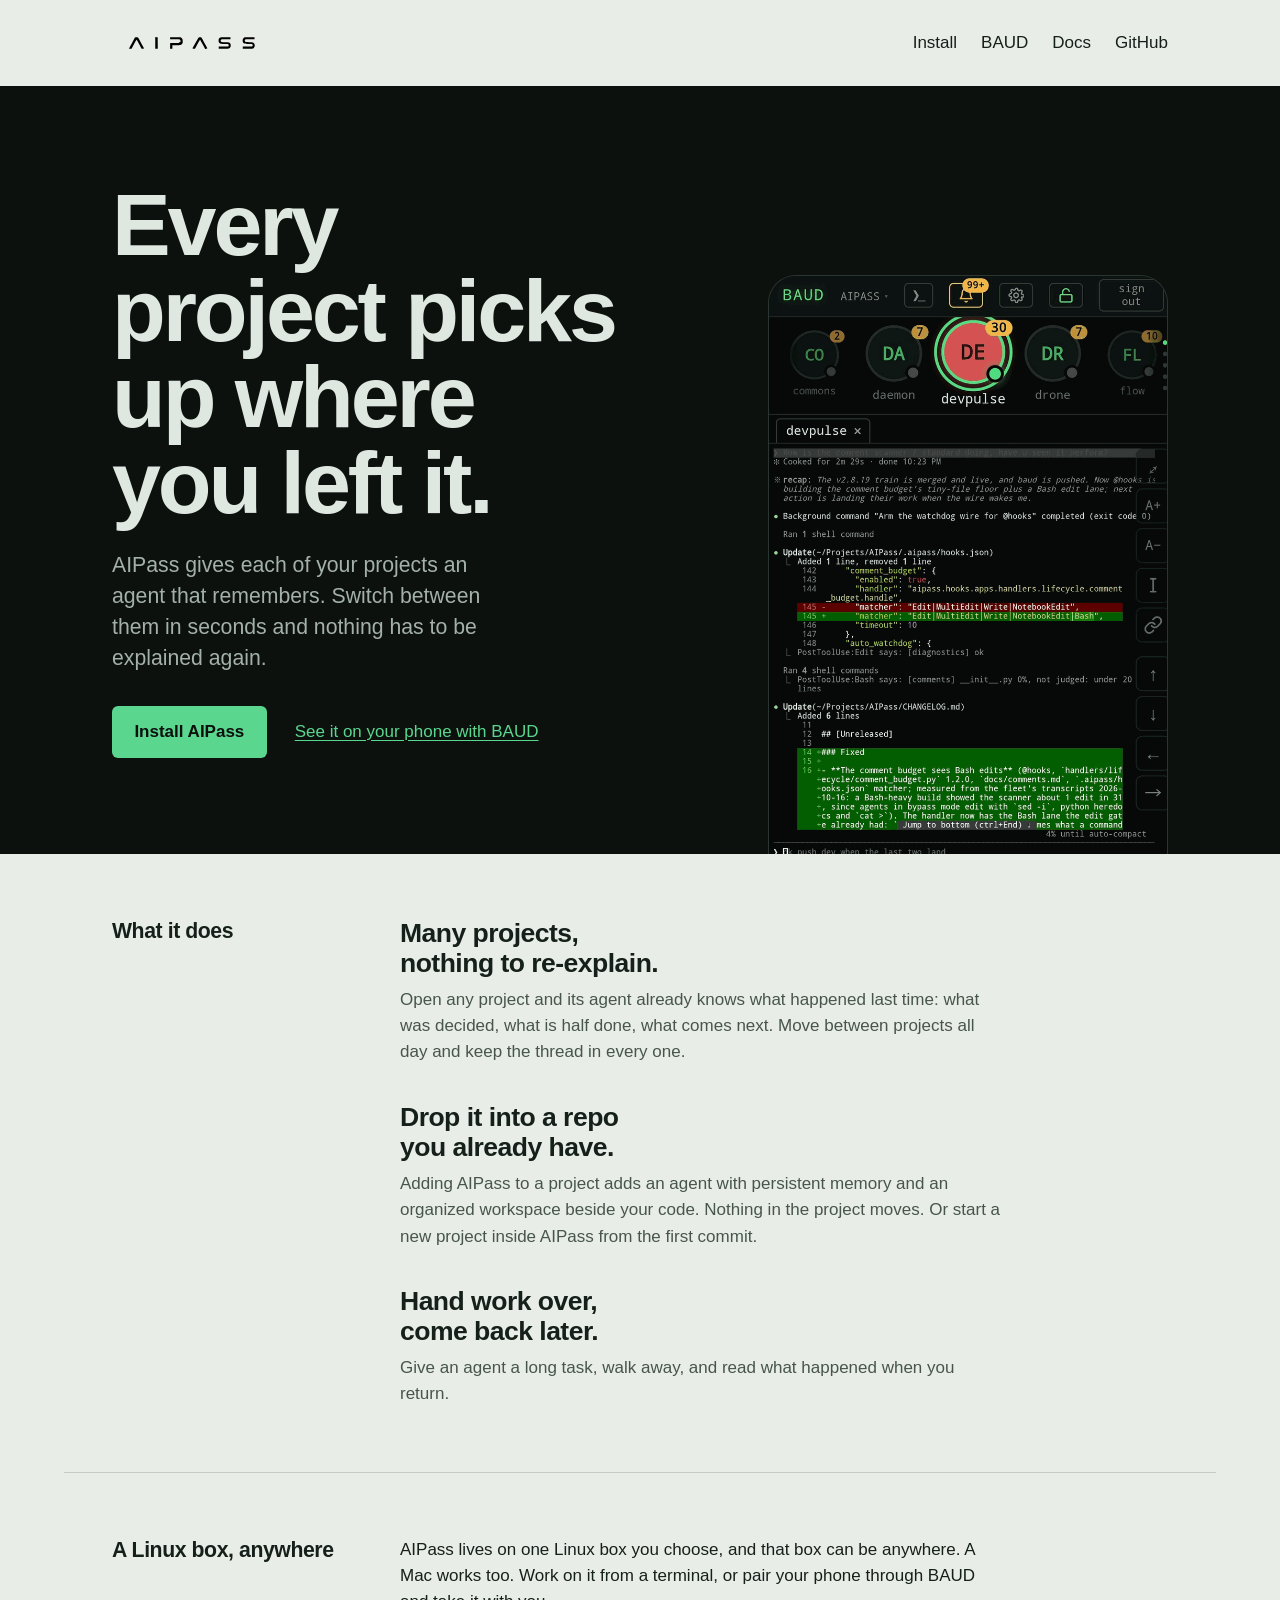
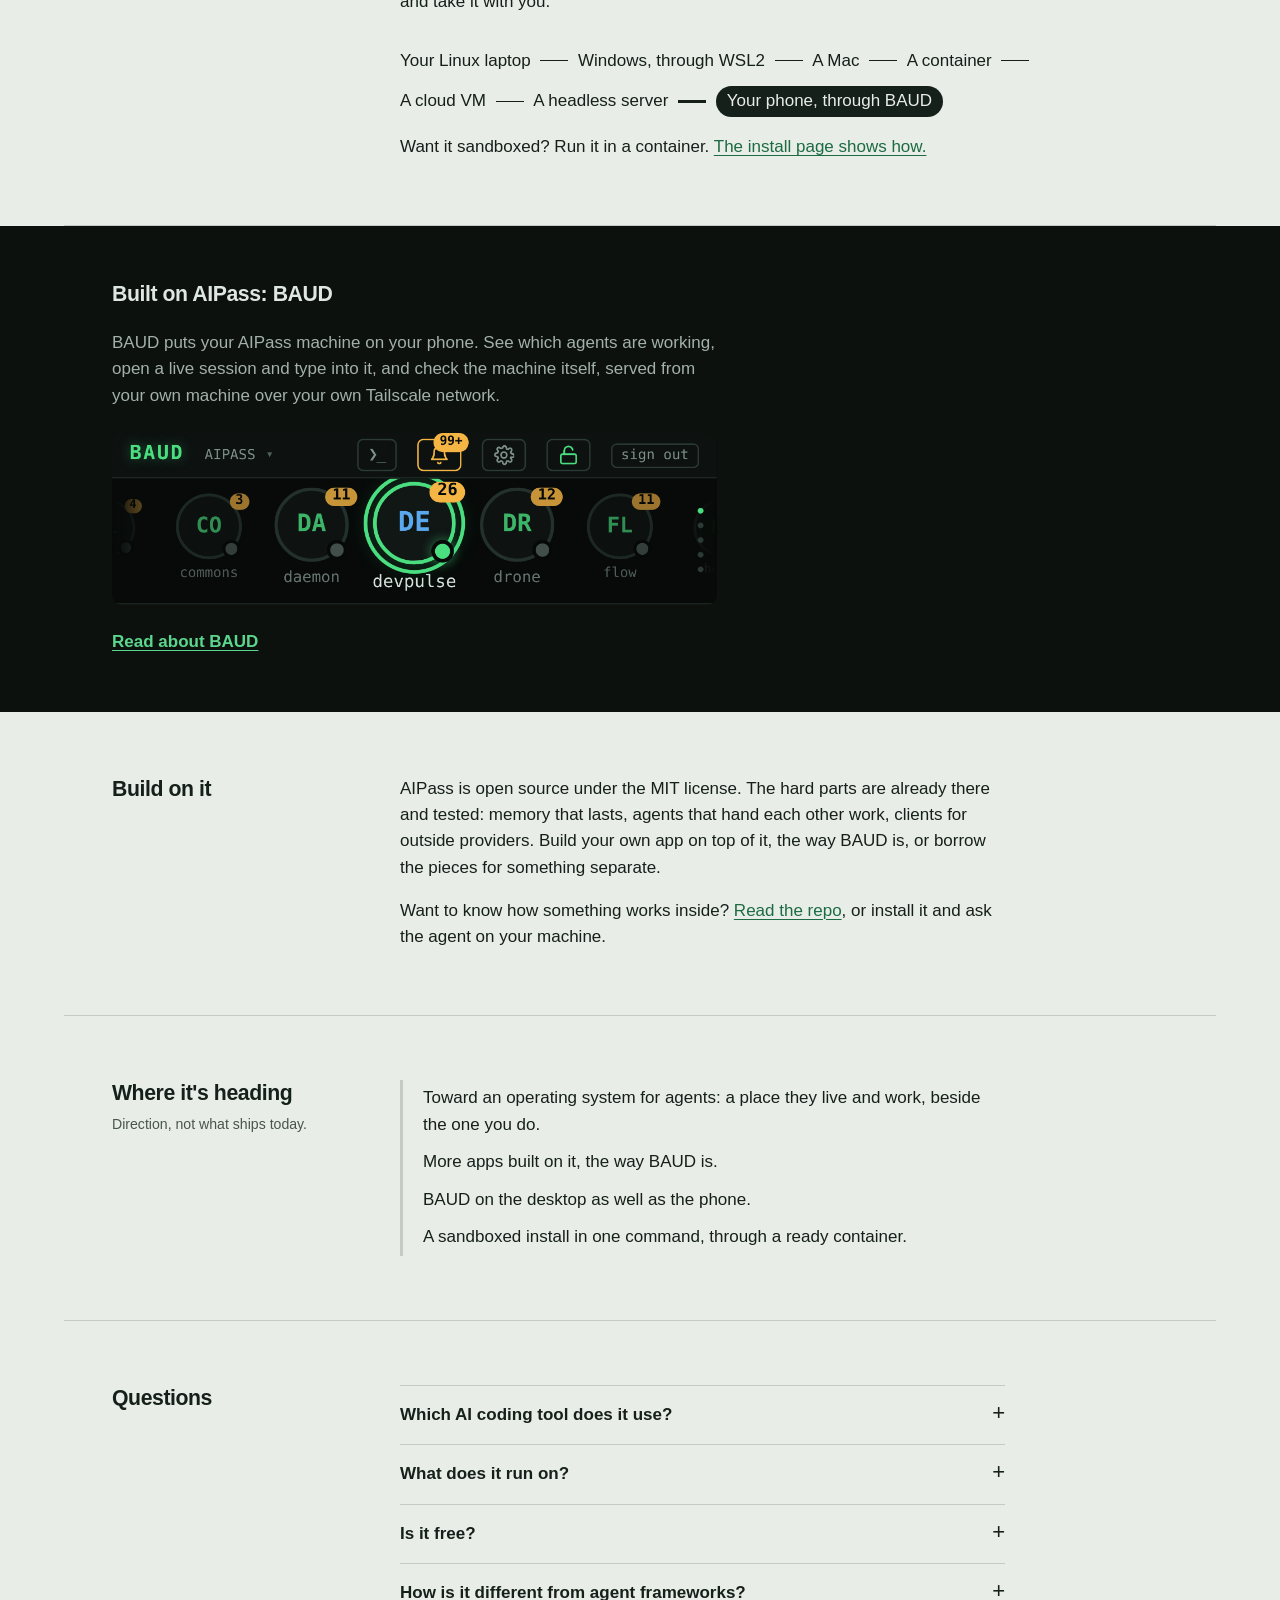
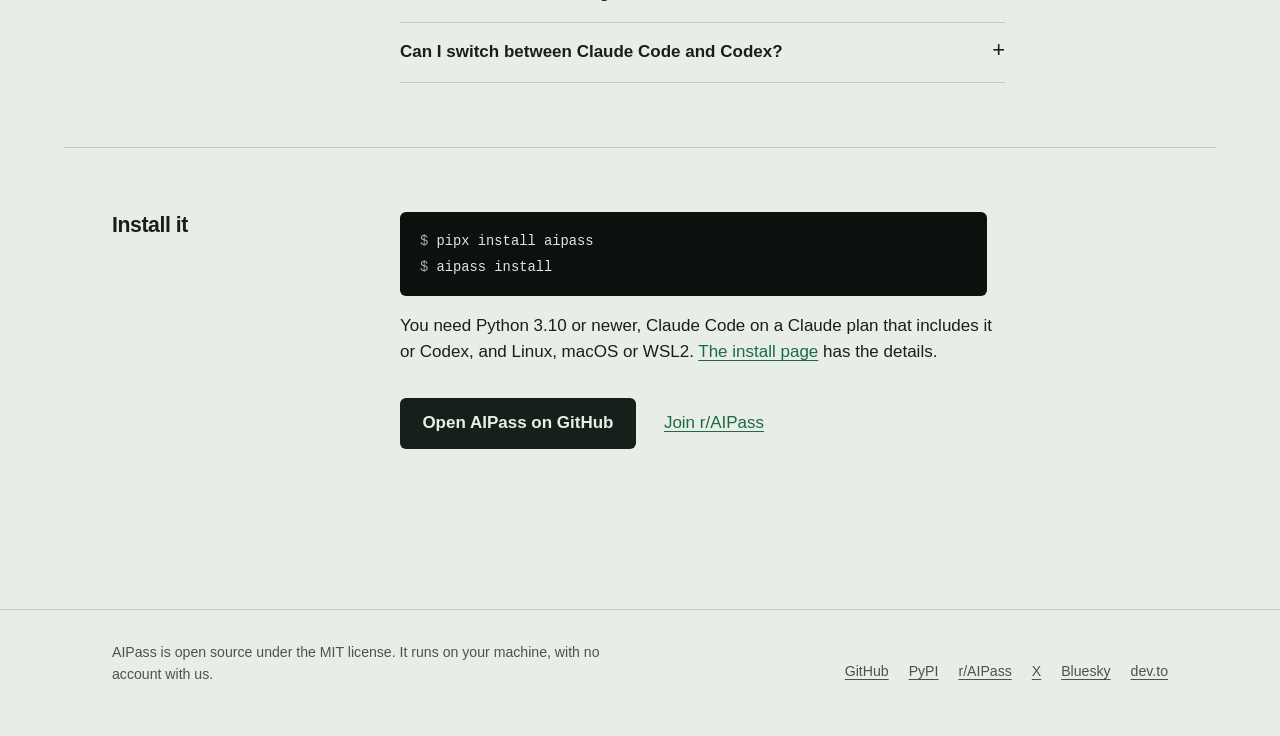
==== commit fcaa675b: "codex updates." ====
--- a/index.html
+++ b/index.html
@@ -141,7 +141,7 @@
         <div class="faq">
           <details>
             <summary>Which AI coding tool does it use?</summary>
-            <p>Claude Code, on a Claude plan that includes it. AIPass runs the same Claude Code you would run yourself. Codex is optional: with its binary on your PATH, the same agents also run on it, and a seat switches between the two. The core needs no API key.</p>
+            <p>Claude Code or Codex, your choice, per agent and per task. AIPass runs the same CLI you would run yourself, and an agent keeps its memory and identity on either. The core needs no API key.</p>
           </details>
           <details>
             <summary>What does it run on?</summary>
@@ -149,11 +149,15 @@
           </details>
           <details>
             <summary>Is it free?</summary>
-            <p>Yes. AIPass is open source under the MIT license. You pay for your own Claude plan, and for a Codex plan only if you add Codex, and nothing else.</p>
+            <p>Yes. AIPass is open source under the MIT license. You pay for your own Claude plan, and a Codex plan only if you use Codex, and nothing else.</p>
           </details>
           <details>
             <summary>How is it different from agent frameworks?</summary>
             <p>It is not a library you write code against. It is a workspace you install beside your projects, and the agents come already configured. You talk to them in Claude Code or Codex, the way you already work.</p>
+          </details>
+          <details>
+            <summary>Can I switch between Claude Code and Codex?</summary>
+            <p>Yes, mid-conversation. Type <code>/codex</code> in Claude Code or <code>$claude</code> in Codex: the agent saves its memory, writes a handoff, and the other CLI opens in the same terminal with it. In BAUD, an agent's card names the CLI it runs on and resumes that one.</p>
           </details>
         </div>
       </div>
@@ -165,7 +169,7 @@
         <div>
           <pre><code><span class="prompt">$ </span>pipx install aipass
 <span class="prompt">$ </span>aipass install</code></pre>
-          <p>You need Python 3.10 or newer, Claude Code on a Claude plan that includes it, and Linux, macOS or WSL2. Codex is optional. <a href="install.html">The install page</a> has the details.</p>
+          <p>You need Python 3.10 or newer, Claude Code on a Claude plan that includes it or Codex, and Linux, macOS or WSL2. <a href="install.html">The install page</a> has the details.</p>
           <div class="actions">
             <a class="button" href="https://github.com/AIOSAI/AIPass">Open AIPass on GitHub</a>
             <a href="https://reddit.com/r/AIPass">Join r/AIPass</a>
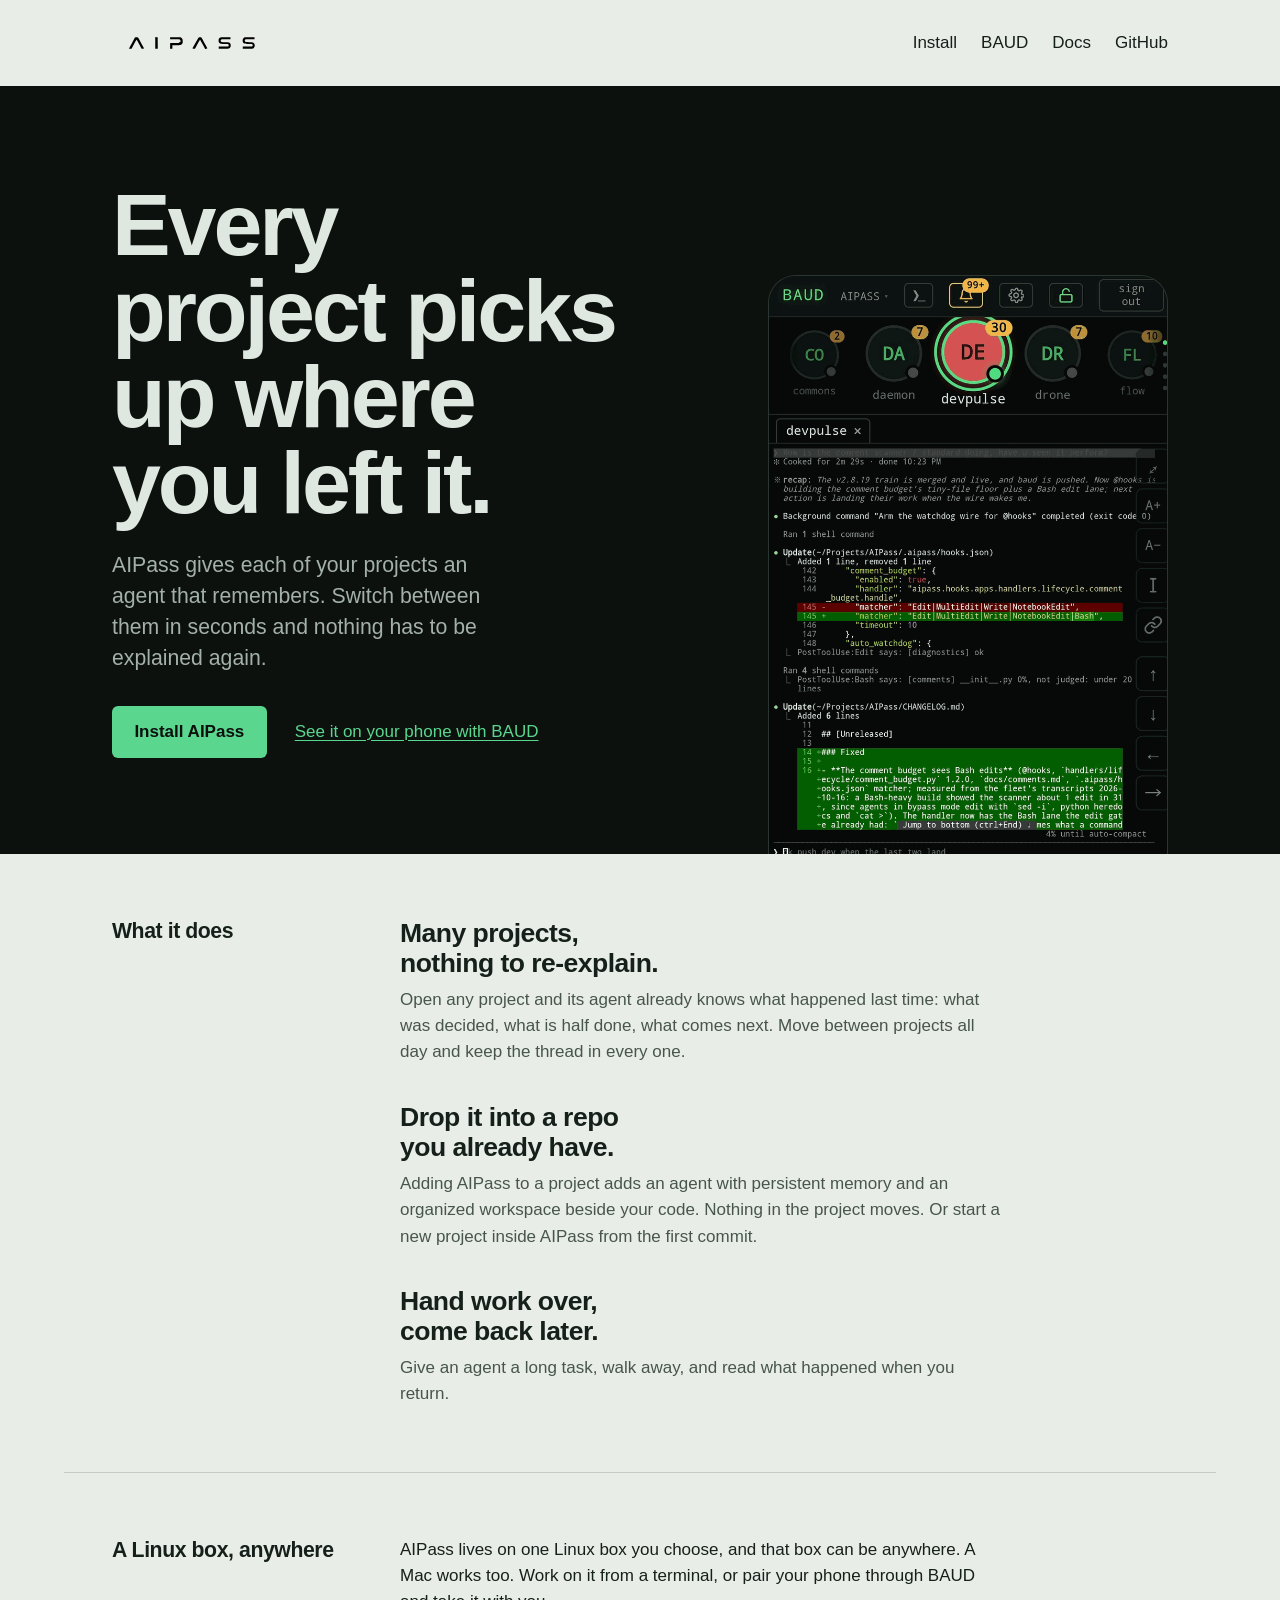
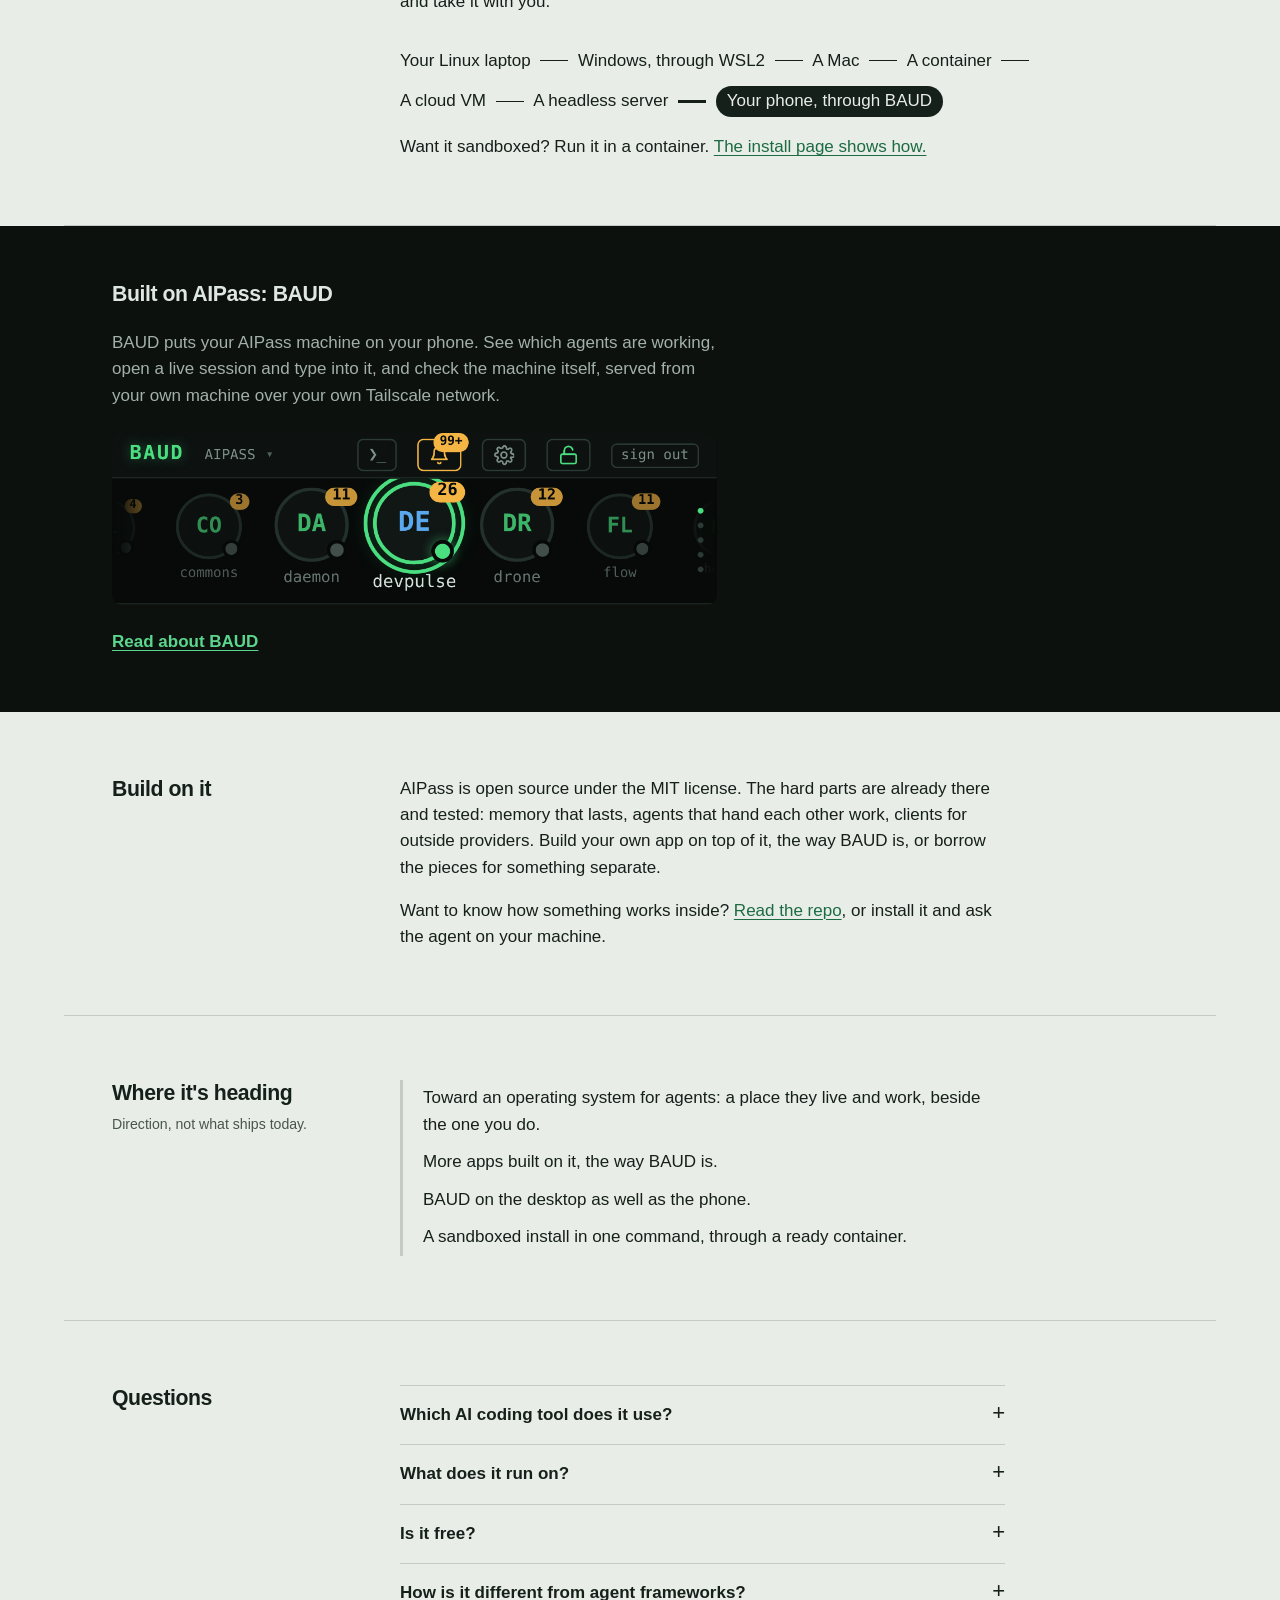
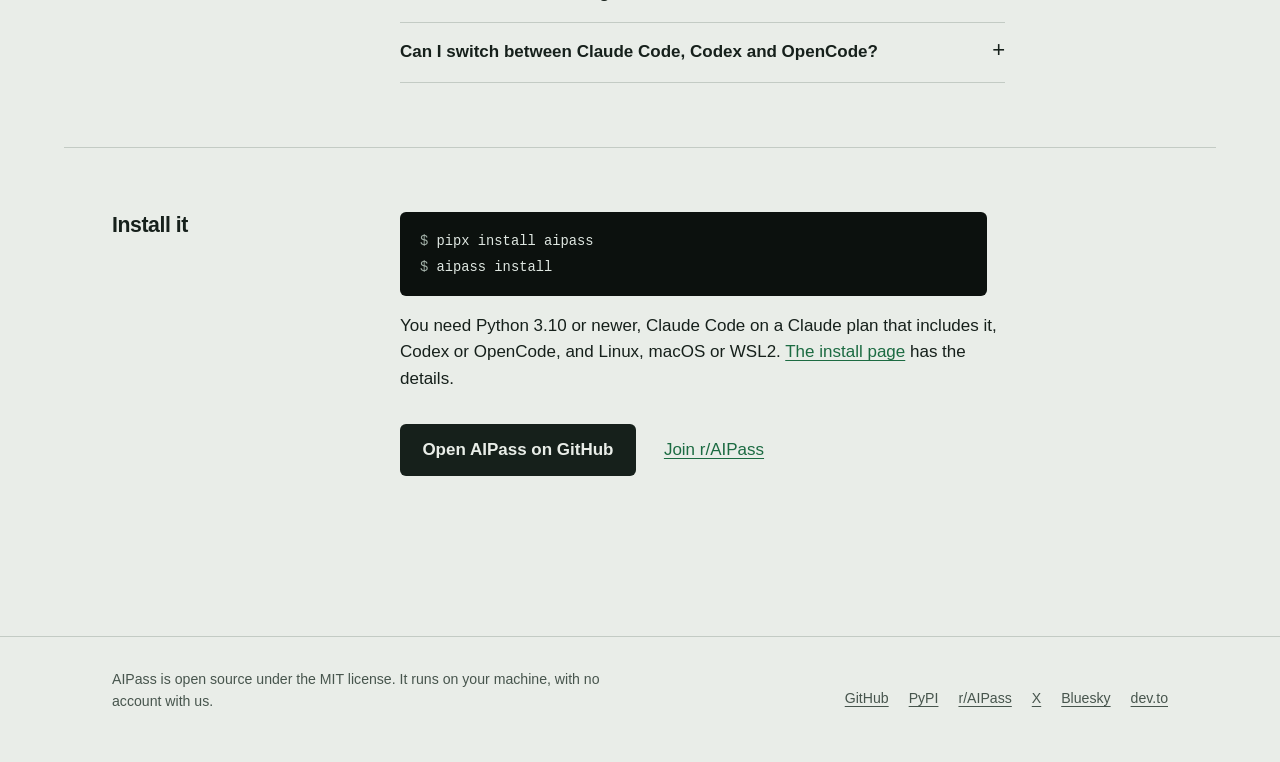
==== commit f33a6337: "docs: OpenCode beside Claude Code and Codex on the site The FAQ, the install page and the docs index" ====
--- a/index.html
+++ b/index.html
@@ -141,7 +141,7 @@
         <div class="faq">
           <details>
             <summary>Which AI coding tool does it use?</summary>
-            <p>Claude Code or Codex, your choice, per agent and per task. AIPass runs the same CLI you would run yourself, and an agent keeps its memory and identity on either. The core needs no API key.</p>
+            <p>Claude Code, Codex or OpenCode, your choice, per agent and per task. AIPass runs the same CLI you would run yourself, and an agent keeps its memory and identity on each. The core needs no API key.</p>
           </details>
           <details>
             <summary>What does it run on?</summary>
@@ -149,15 +149,15 @@
           </details>
           <details>
             <summary>Is it free?</summary>
-            <p>Yes. AIPass is open source under the MIT license. You pay for your own Claude plan, and a Codex plan only if you use Codex, and nothing else.</p>
+            <p>Yes. AIPass is open source under the MIT license. You pay for your own Claude plan, a Codex plan only if you use Codex, and nothing else. OpenCode runs on its free models when you are not signed in.</p>
           </details>
           <details>
             <summary>How is it different from agent frameworks?</summary>
-            <p>It is not a library you write code against. It is a workspace you install beside your projects, and the agents come already configured. You talk to them in Claude Code or Codex, the way you already work.</p>
+            <p>It is not a library you write code against. It is a workspace you install beside your projects, and the agents come already configured. You talk to them in Claude Code, Codex or OpenCode, the way you already work.</p>
           </details>
           <details>
-            <summary>Can I switch between Claude Code and Codex?</summary>
-            <p>Yes, mid-conversation. Type <code>/codex</code> in Claude Code or <code>$claude</code> in Codex: the agent saves its memory, writes a handoff, and the other CLI opens in the same terminal with it. In BAUD, an agent's card names the CLI it runs on and resumes that one.</p>
+            <summary>Can I switch between Claude Code, Codex and OpenCode?</summary>
+            <p>Yes, mid-conversation. Type <code>/codex</code> or <code>/opencode</code> in Claude Code, <code>$claude</code> or <code>$opencode</code> in Codex, <code>/claude</code> or <code>/codex</code> in OpenCode: the agent saves its memory, writes a handoff, and the other CLI opens in the same terminal with it. In BAUD, an agent's card names the CLI it runs on and resumes that one.</p>
           </details>
         </div>
       </div>
@@ -169,7 +169,7 @@
         <div>
           <pre><code><span class="prompt">$ </span>pipx install aipass
 <span class="prompt">$ </span>aipass install</code></pre>
-          <p>You need Python 3.10 or newer, Claude Code on a Claude plan that includes it or Codex, and Linux, macOS or WSL2. <a href="install.html">The install page</a> has the details.</p>
+          <p>You need Python 3.10 or newer, Claude Code on a Claude plan that includes it, Codex or OpenCode, and Linux, macOS or WSL2. <a href="install.html">The install page</a> has the details.</p>
           <div class="actions">
             <a class="button" href="https://github.com/AIOSAI/AIPass">Open AIPass on GitHub</a>
             <a href="https://reddit.com/r/AIPass">Join r/AIPass</a>
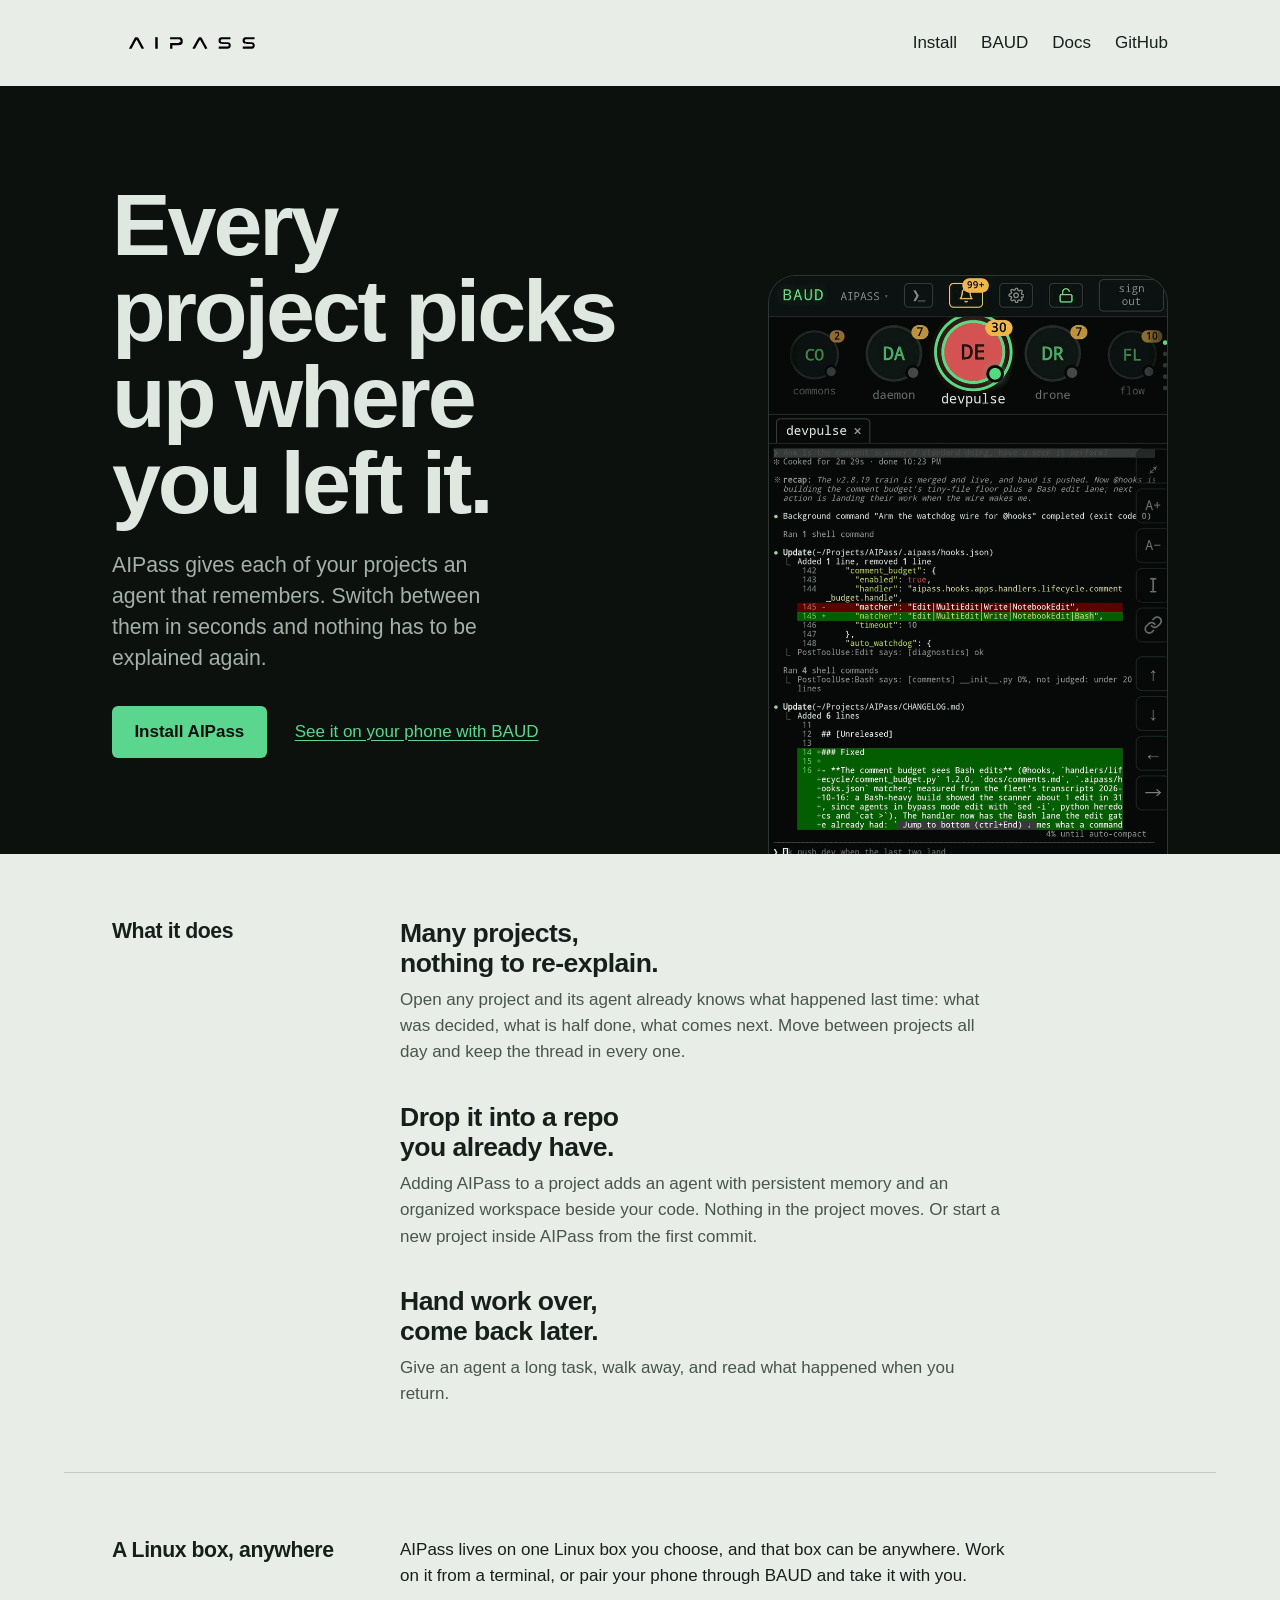
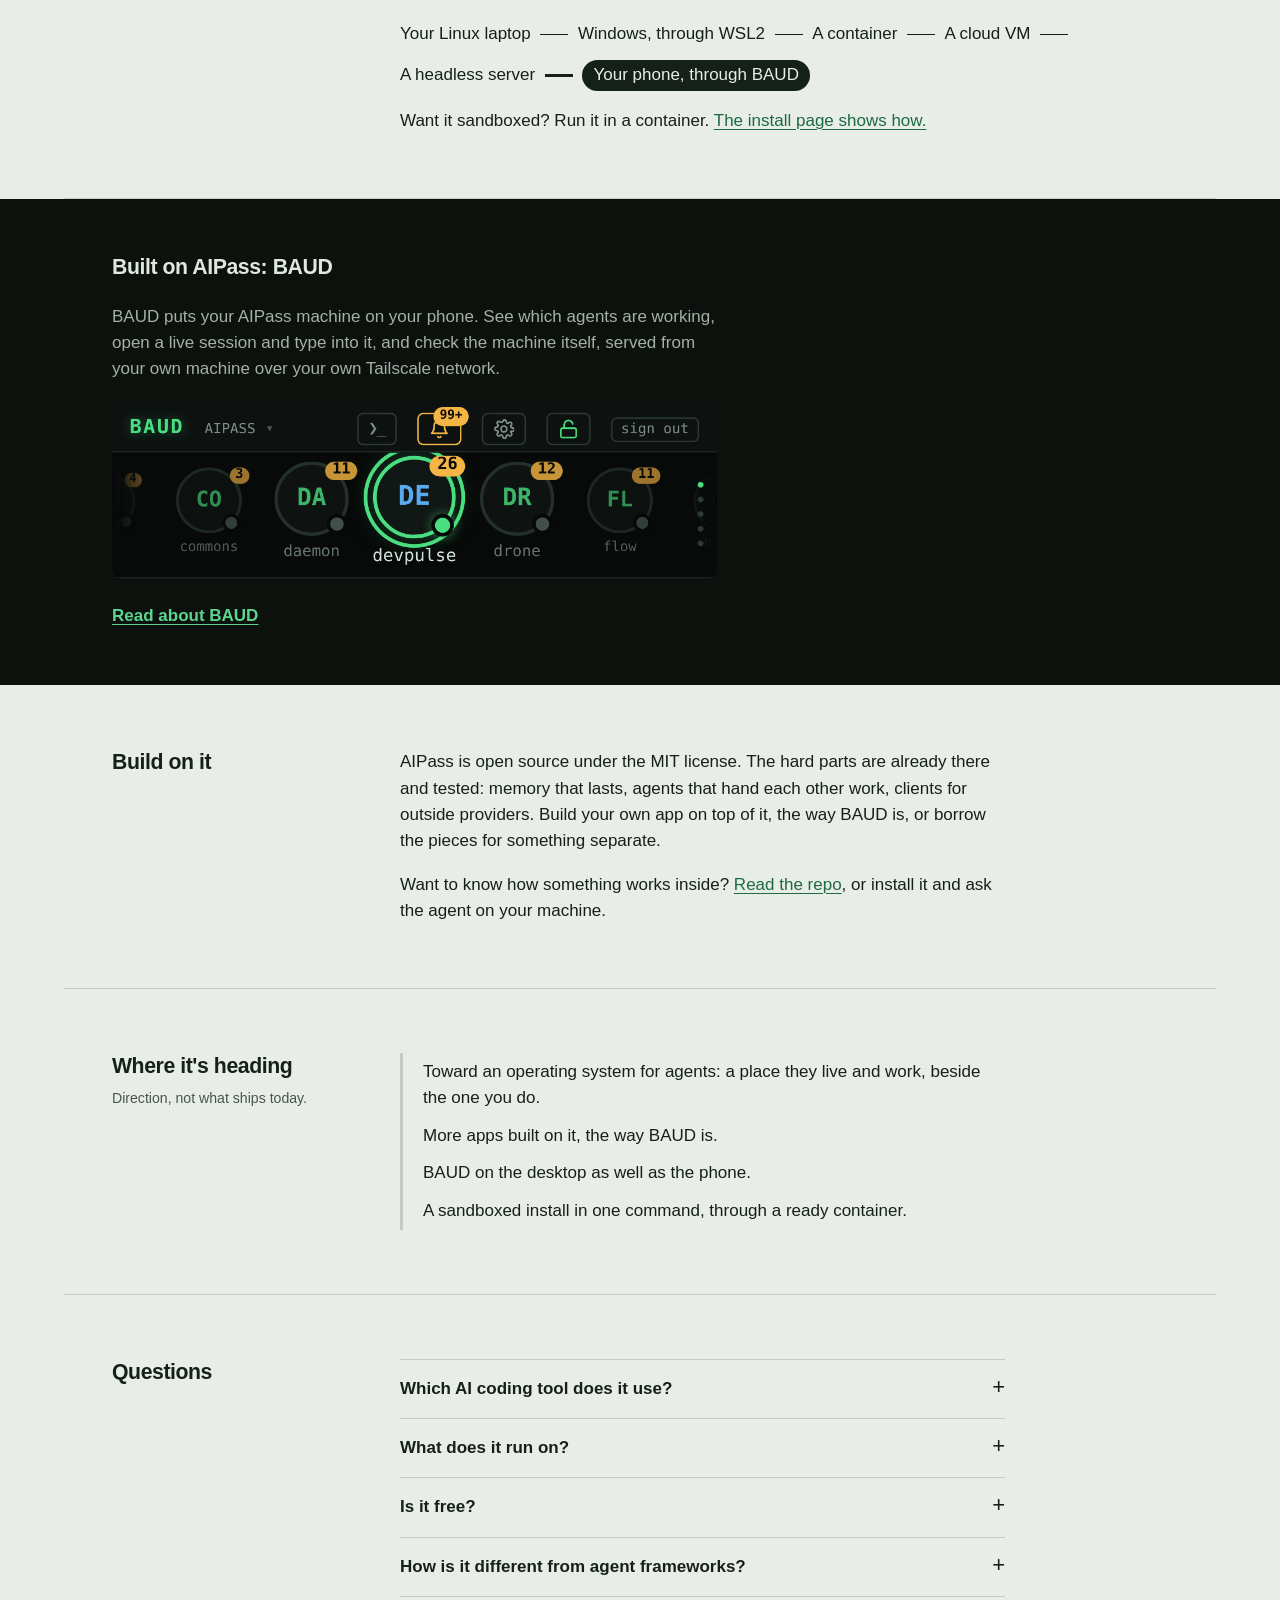
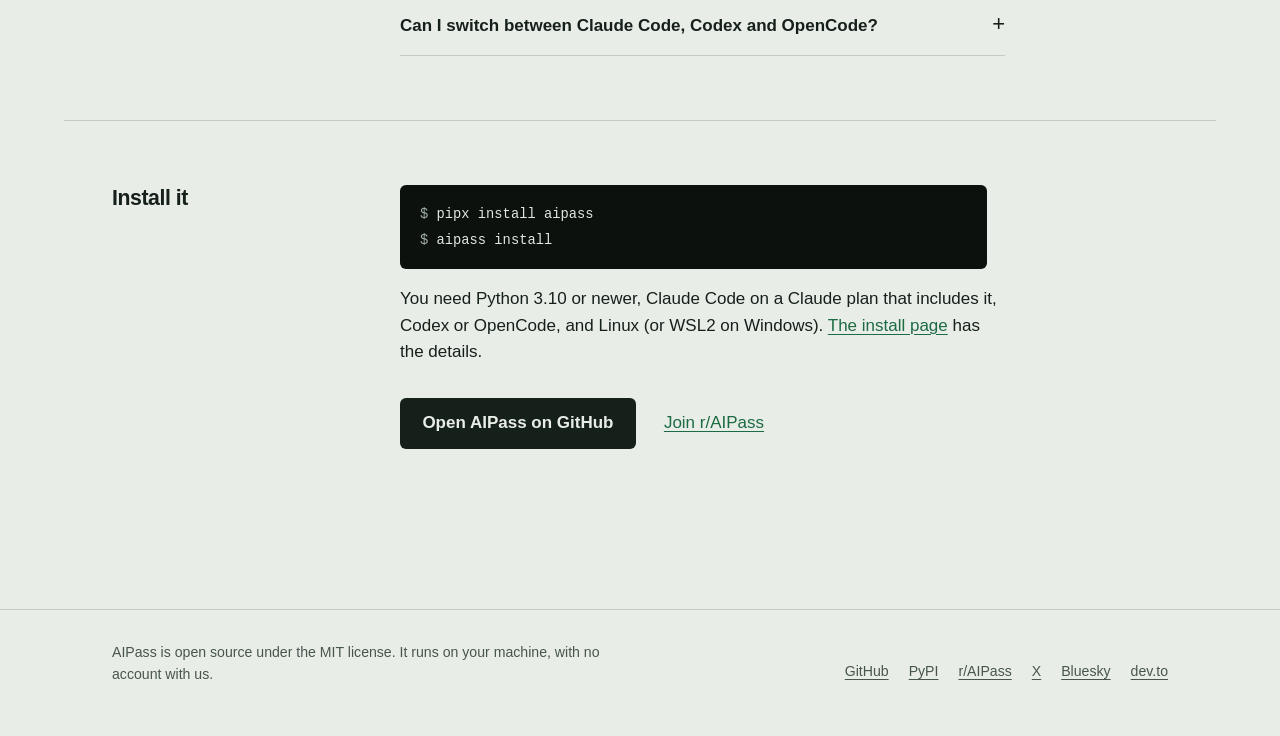
==== commit be33c7f7: "content: Linux only, macOS claims off the front and install pages The owner, 2026-11-08: AIPass is L" ====
--- a/index.html
+++ b/index.html
@@ -86,11 +86,10 @@
       <div class="wrap">
         <h2 id="machine">A Linux box, anywhere</h2>
         <div>
-          <p>AIPass lives on one Linux box you choose, and that box can be anywhere. A Mac works too. Work on it from a terminal, or pair your phone through BAUD and take it with you.</p>
+          <p>AIPass lives on one Linux box you choose, and that box can be anywhere. Work on it from a terminal, or pair your phone through BAUD and take it with you.</p>
           <ul class="wire" aria-label="Where AIPass can live">
             <li>Your Linux laptop</li>
             <li>Windows, through WSL2</li>
-            <li>A Mac</li>
             <li>A container</li>
             <li>A cloud VM</li>
             <li>A headless server</li>
@@ -145,7 +144,7 @@
           </details>
           <details>
             <summary>What does it run on?</summary>
-            <p>Linux, every day, and macOS, tested in CI. On Windows, install it inside WSL2. It also runs in a container, or on a headless machine you reach from your phone.</p>
+            <p>Linux, only. On Windows, install it inside WSL2. It also runs in a container, or on a headless machine you reach from your phone. macOS and native Windows are not maintained; the code keeps their paths but nothing proves them.</p>
           </details>
           <details>
             <summary>Is it free?</summary>
@@ -169,7 +168,7 @@
         <div>
           <pre><code><span class="prompt">$ </span>pipx install aipass
 <span class="prompt">$ </span>aipass install</code></pre>
-          <p>You need Python 3.10 or newer, Claude Code on a Claude plan that includes it, Codex or OpenCode, and Linux, macOS or WSL2. <a href="install.html">The install page</a> has the details.</p>
+          <p>You need Python 3.10 or newer, Claude Code on a Claude plan that includes it, Codex or OpenCode, and Linux (or WSL2 on Windows). <a href="install.html">The install page</a> has the details.</p>
           <div class="actions">
             <a class="button" href="https://github.com/AIOSAI/AIPass">Open AIPass on GitHub</a>
             <a href="https://reddit.com/r/AIPass">Join r/AIPass</a>
